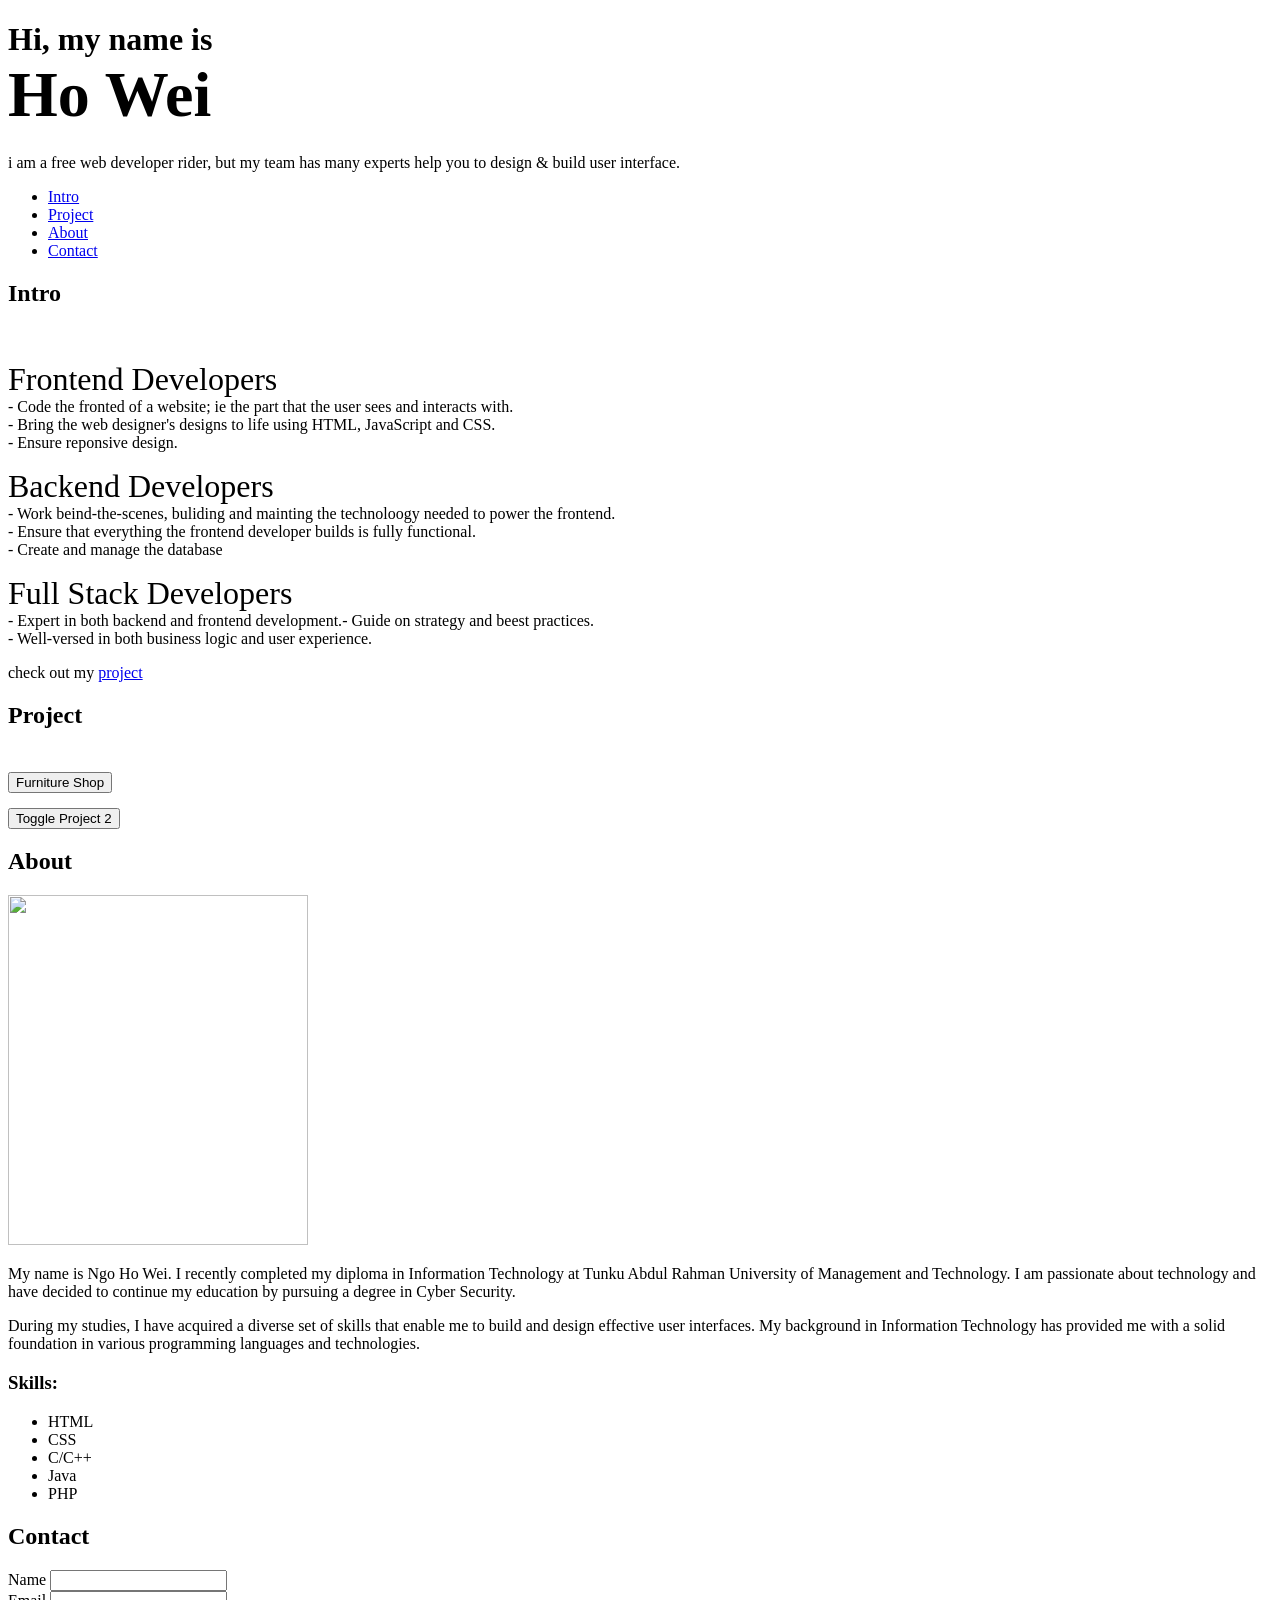
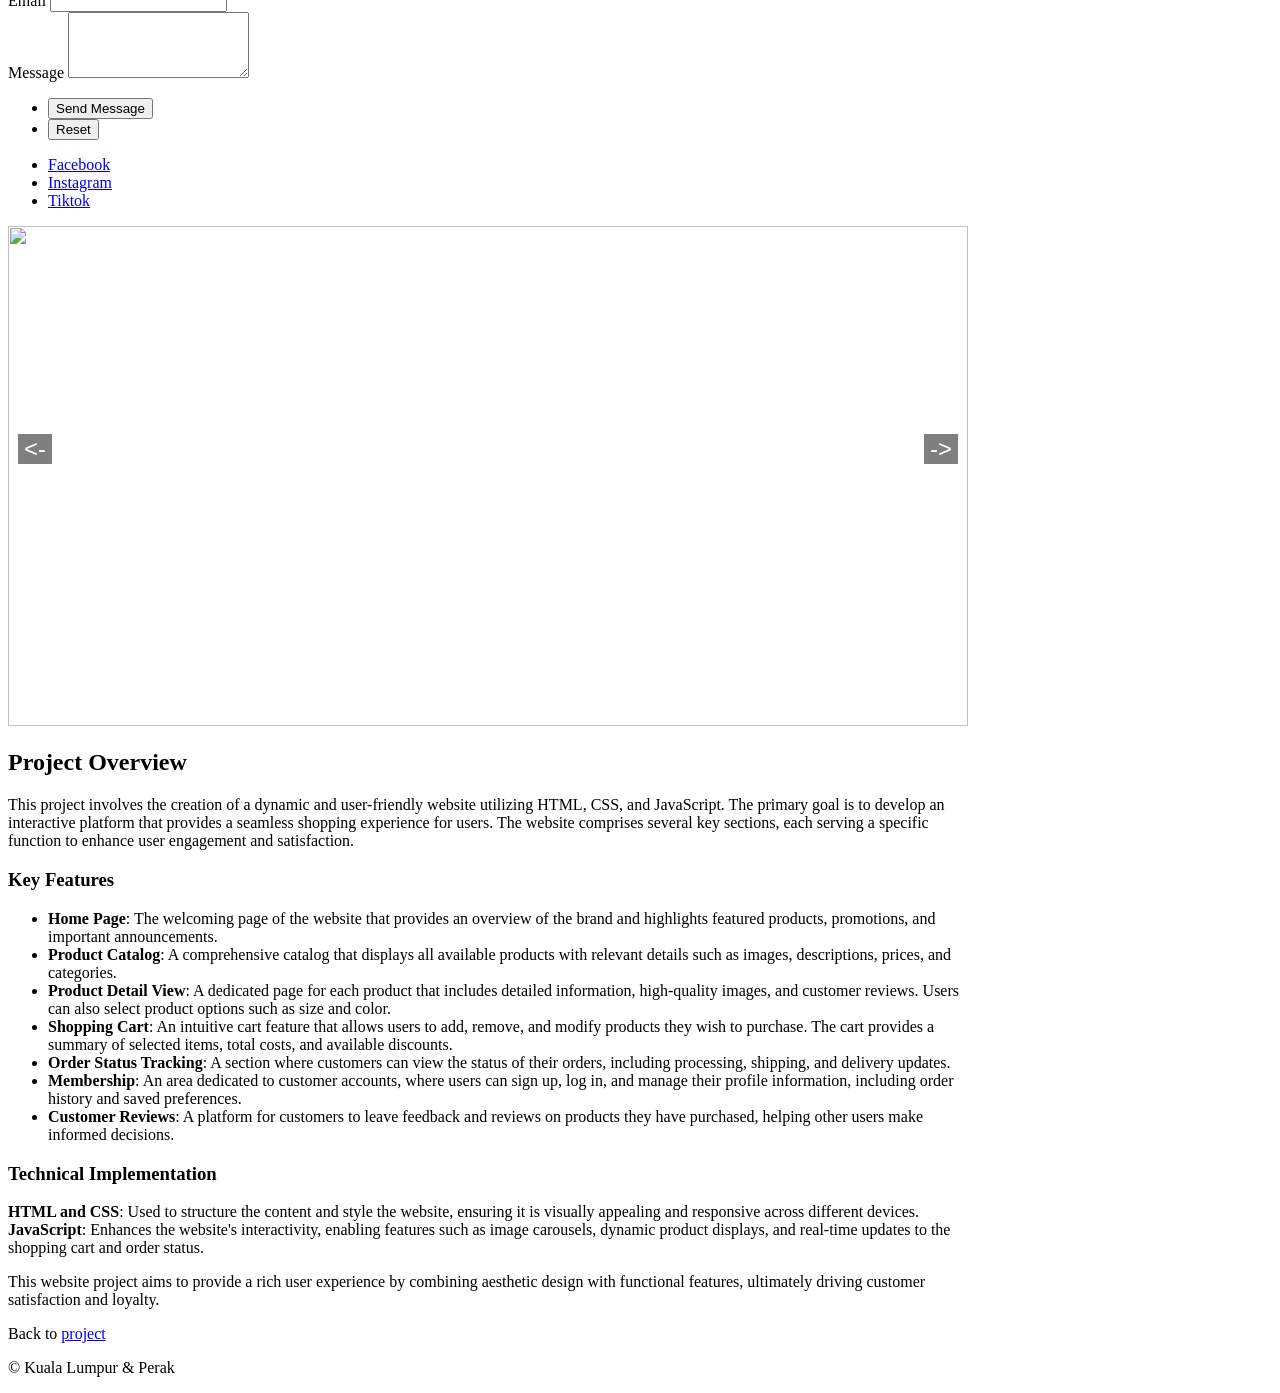
==== index.html @ 520c2085 "add more thing" ====
<!DOCTYPE HTML>
<!--
	Dimension by HTML5 UP
	html5up.net | @ajlkn
	Free for personal and commercial use under the CCA 3.0 license (html5up.net/license)
-->
<html>

<head>
	<title>Portfolios</title>
	<meta charset="utf-8" />
	<meta name="viewport" content="width=device-width, initial-scale=1, user-scalable=no" />
	<link rel="stylesheet" href="assets/css/main.css" />
	<noscript>
		<link rel="stylesheet" href="assets/css/noscript.css" />
	</noscript>
</head>

<body class="is-preload">

	<!-- Wrapper -->
	<div id="wrapper">

		<!-- Header -->
		<header id="header">
			<div class="logo">
				<span class="icon fa-gem"></span>
			</div>
			<div class="content">
				<div class="inner">
					<h1>Hi, my name is <br><span style="font-size: 2em;">Ho Wei</span></h1>
					<p>i am a free web developer rider, but my team has many experts help you to design & build user
						interface.</p>
				</div>
			</div>
			<nav>
				<ul>
					<li><a href="#intro">Intro</a></li>
					<li><a href="#project">Project</a></li>
					<li><a href="#about">About</a></li>
					<li><a href="#contact">Contact</a></li>
					<!--<li><a href="#elements">Elements</a></li>-->
				</ul>
			</nav>
		</header>

		<!-- Main -->
		<div id="main">
			<!-- Intro -->
			<article id="intro">
				<h2 class="major">Intro</h2>
				<span class="image main"><img src="images/pic01.jpg" alt="" /></span>
				<p><span style="font-size: 2em;">Frontend Developers</span><br>- Code the fronted of a website; ie the
					part that the user sees and interacts with.<br>- Bring the web designer's designs to life using
					HTML, JavaScript and CSS.<br>- Ensure reponsive design.</p>
				<p><span style="font-size: 2em;">Backend Developers</span><br></b>- Work beind-the-scenes, buliding and
					mainting the technoloogy needed to power the frontend.<br>- Ensure that everything the frontend
					developer builds is fully functional.<br>- Create and manage the database</p>
				<p><span style="font-size: 2em;">Full Stack Developers</span><br>- Expert in both backend and frontend
					development.<bbr>- Guide on strategy and beest practices.<br>- Well-versed in both business logic
						and user experience.</bbr>
				</p>
				<p>check out my <a href="#project">project</a>
			</article>

			<!-- Project -->
			<article id="project">
				<h2 class="major">Project</h2>
				<span class="image main"><img src="images/pic02.jpg" alt="" style="height:200px" /></span>
				<button onclick="toggleProject('project1')" style="display: block;margin:5px 0 5px 0;">Furniture
					Shop</button>
				<div class="project" id="project1">This project is our use HTML, CSS and some JavaScript to create an
					Furniture Shop Website.<br><a href="#FurnitureShopDetails" class="details-btn">Details</a></br>
				</div>
				<button onclick="toggleProject('project2')" style="display: block;margin:15px 0 5px 0;">Toggle Project
					2</button>
				<div class="project" id="project2">Content for Project 2</div>
				<div class="project3"></div>
				<div class="project4"></div>
				<div class="project5"></div>
			</article>

			<!-- About -->
			<article id="about">
				<h2 class="major">About</h2>
				<span class="image"><img src="images/pic03.jpg" alt=""
						style="width: 300px; height: 350px;position:none;" /></span>
				<p>My name is Ngo Ho Wei. I recently completed my diploma in Information Technology at Tunku Abdul
					Rahman University of Management and Technology. I am passionate about technology and have decided to
					continue my education by pursuing a degree in Cyber Security.</p>
				<p>During my studies, I have acquired a diverse set of skills that enable me to build and design
					effective user interfaces. My background in Information Technology has provided me with a solid
					foundation in various programming languages and technologies.</p>
				<h3>Skills:</h3>
				<ul class="skills">
					<li>HTML</li>
					<li>CSS</li>
					<li>C/C++</li>
					<li>Java</li>
					<li>PHP</li>
				</ul>
				<!--
					<p>
					I am continuously learning and expanding my skill set to keep up with the latest industry trends and
					technologies. I am excited about the future and the opportunities that lie ahead in the field of
					Cyber Security.
				</p>
				-->
			</article>

			<!-- Contact -->
			<article id="contact">
				<h2 class="major">Contact</h2>
				<form method="post" action="https://formspree.io/f/manwqyqz">
					<div class="fields">
						<div class="field half">
							<label for="name">Name</label>
							<input type="text" name="name" id="name" />
						</div>
						<div class="field half">
							<label for="email">Email</label>
							<input type="text" name="email" id="email" />
						</div>
						<div class="field">
							<label for="message">Message</label>
							<textarea name="message" id="message" rows="4"></textarea>
						</div>
					</div>
					<ul class="actions">
						<li><input type="submit" value="Send Message" class="primary" /></li>
						<li><input type="reset" value="Reset" /></li>
					</ul>
				</form>
				<ul class="icons">
					<!--<li><a href="#" class="icon brands fa-twitter"><span class="label">Twitter</span></a></li>-->
					<li><a href="https://www.facebook.com/howei.ngo/" class="icon brands fa-facebook-f"><span
								class="label">Facebook</span></a></li>
					<li><a href="https://www.instagram.com/hw_ooei/?hl=en" class="icon brands fa-instagram"><span
								class="label">Instagram</span></a></li>
					<!--<li><a href="#" class="icon brands fa-github"><span class="label">GitHub</span></a></li>-->
					<li><a href="https://www.douyin.com/user/MS4wLjABAAAAZh7MPH_B4klfdcfL5bV5W6Oh_cLIiuJT2A1WuPCeBYg"
							class="icon brands fa-tiktok"><span class="label">Tiktok</span></a></li>
				</ul>
			</article>

			<article id="FurnitureShopDetails" style="width: 60rem; position: relative;">
				<button id="prevBtn" class="navBtn"><-</button>
				<span class="image main" id="image1"><img src="DetailsPhoto/JNJ1.png" alt="" style="width: 100%; height: 500px;" /></span>
				<span class="image main" id="image2" style="display: none;"><img src="DetailsPhoto/JNJ2.png" alt="" style="width: 100%; height: 500px;" /></span>
				<span class="image main" id="image3" style="display: none;"><img src="DetailsPhoto/JNJ3.png" alt="" style="width: 100%; height: 500px;" /></span>
				<span class="image main" id="image4" style="display: none;"><img src="DetailsPhoto/JNJ4.png" alt="" style="width: 100%; height: 500px;" /></span>
				<span class="image main" id="image5" style="display: none;"><img src="DetailsPhoto/JNJ5.png" alt="" style="width: 100%; height: 500px;" /></span>
				<span class="image main" id="image6" style="display: none;"><img src="DetailsPhoto/JNJ6.png" alt="" style="width: 100%; height: 500px;" /></span>
				<span class="image main" id="image7" style="display: none;"><img src="DetailsPhoto/JNJ7.png" alt="" style="width: 100%; height: 500px;" /></span>
				<button id="nextBtn" class="navBtn">-></button>
				<h2>Project Overview</h2>
						<p>This project involves the creation of a dynamic and user-friendly website utilizing HTML,
							CSS, and JavaScript. The primary goal is to develop an interactive
							platform that provides a seamless shopping experience for users. The website comprises
							several key sections, each serving a specific function to enhance user engagement and
							satisfaction.</p>
						<h3>Key Features</h3>
						<ul>
							<li>
								<strong>Home Page</strong>: The welcoming page of the website that provides an overview
								of the brand and highlights featured products, promotions, and important announcements.
							</li>
							<li>
								<strong>Product Catalog</strong>: A comprehensive catalog that displays all available
								products with relevant details such as images, descriptions, prices, and categories.
							</li>
							<li>
								<strong>Product Detail View</strong>: A dedicated page for each product that includes
								detailed information, high-quality images, and customer reviews. Users can also select
								product options such as size and color.
							</li>
							<li>
								<strong>Shopping Cart</strong>: An intuitive cart feature that allows users to add,
								remove, and modify products they wish to purchase. The cart provides a summary of
								selected items, total costs, and available discounts.
							</li>
							<li>
								<strong>Order Status Tracking</strong>: A section where customers can view the status of
								their orders, including processing, shipping, and delivery updates.
							</li>
							<li>
								<strong>Membership</strong>: An area dedicated to customer accounts, where users can
								sign up, log in, and manage their profile information, including order history and saved
								preferences.
							</li>
							<li>
								<strong>Customer Reviews</strong>: A platform for customers to leave feedback and
								reviews on products they have purchased, helping other users make informed decisions.
							</li>
						</ul>
						<h3>Technical Implementation</h3>
						<p>
							<strong>HTML and CSS</strong>: Used to structure the content and style the website, ensuring
							it is visually appealing and responsive across different devices.
							<br>
							<strong>JavaScript</strong>: Enhances the website's interactivity, enabling features such as
							image carousels, dynamic product displays, and real-time updates to the shopping cart and
							order status.
						</p>

						<p>This website project aims to provide a rich user experience by combining aesthetic design
							with functional features, ultimately driving customer satisfaction and loyalty.</p>
						<p>Back to <a href="#project">project</a></p>
			</article>
		</div>

		



		<!-- Footer -->
		<footer id="footer">
			<p class="copyright">&copy; Kuala Lumpur & Perak</p>
		</footer>

	<!-- BG -->
	<div id="bg"></div>

	<!-- Scripts -->
	<script src="assets/js/jquery.min.js"></script>
	<script src="assets/js/browser.min.js"></script>
	<script src="assets/js/breakpoints.min.js"></script>
	<script src="assets/js/util.js"></script>
	<script src="assets/js/main.js"></script>

</body>

</html>
<style>
	.project {
		display: none;
		padding: 20px 20px 20px 5px;
		border-bottom: solid 0.5px #ffffff;
	}

	.details-btn {
		display: inline-block;
		padding: 5px 10px;
		margin-top: 10px;
		color: #ffffff;
		text-decoration: none;
		border-radius: 4px;
		box-shadow: inset 0 0 0 1px #ffffff;
		transition: background-color 0.2s ease-in-out, color 0.2s ease-in-out;
		background-color: transparent;
		text-transform: uppercase;
	}

	#FurnitureShopDetails {
    position: relative;
}

.navBtn {
    position: absolute;
    top: 20%;
    transform: translateY(-50%);
    background-color: rgba(0, 0, 0, 0.5);
    color: white;
    border: none;
    cursor: pointer;
    font-size: 1.5rem;
    z-index: 10;
}

#prevBtn {
	left: 10px;
}

#nextBtn {
    right: 10px;
}

.navBtn:hover {
    background-color: rgba(0, 0, 0, 0.7);
}

</style>
<script>
	function toggleProject(projectId) {
		const projects = document.querySelectorAll('.project');

		projects.forEach(project => {
			if (project.id === projectId) {
				if (project.style.display === "none" || project.style.display === "") {
					project.style.display = "block";
				} else {
					project.style.display = "none";
				}
			} else {
				project.style.display = "none";
			}
		});
	}

<!---->

    // Get all image elements
    const images = document.querySelectorAll('#FurnitureShopDetails .image.main');
    let currentIndex = 0;
    let interval;

    // Function to show the current image and hide the others
    function showImage(index) {
        images.forEach((image, i) => {
            if (i === index) {
                image.style.display = 'block';
            } else {
                image.style.display = 'none';
            }
        });
    }

    // Initially show the first image
    showImage(currentIndex);

    // Function to change the image every 3 seconds
    function changeImage() {
        currentIndex = (currentIndex + 1) % images.length;
        showImage(currentIndex);
    }

    // Set the interval to change the image every 3 seconds
    function startInterval() {
        interval = setInterval(changeImage, 3000);
    }

    // Start the interval initially
    startInterval();

    // Get the buttons
    const prevBtn = document.getElementById('prevBtn');
    const nextBtn = document.getElementById('nextBtn');

    // Add event listeners for the buttons
    prevBtn.addEventListener('click', () => {
        clearInterval(interval); // Stop automatic changing
        currentIndex = (currentIndex - 1 + images.length) % images.length;
        showImage(currentIndex);
        startInterval(); // Restart the interval
    });

    nextBtn.addEventListener('click', () => {
        clearInterval(interval); // Stop automatic changing
        currentIndex = (currentIndex + 1) % images.length;
        showImage(currentIndex);
        startInterval(); // Restart the interval
    });
</script>
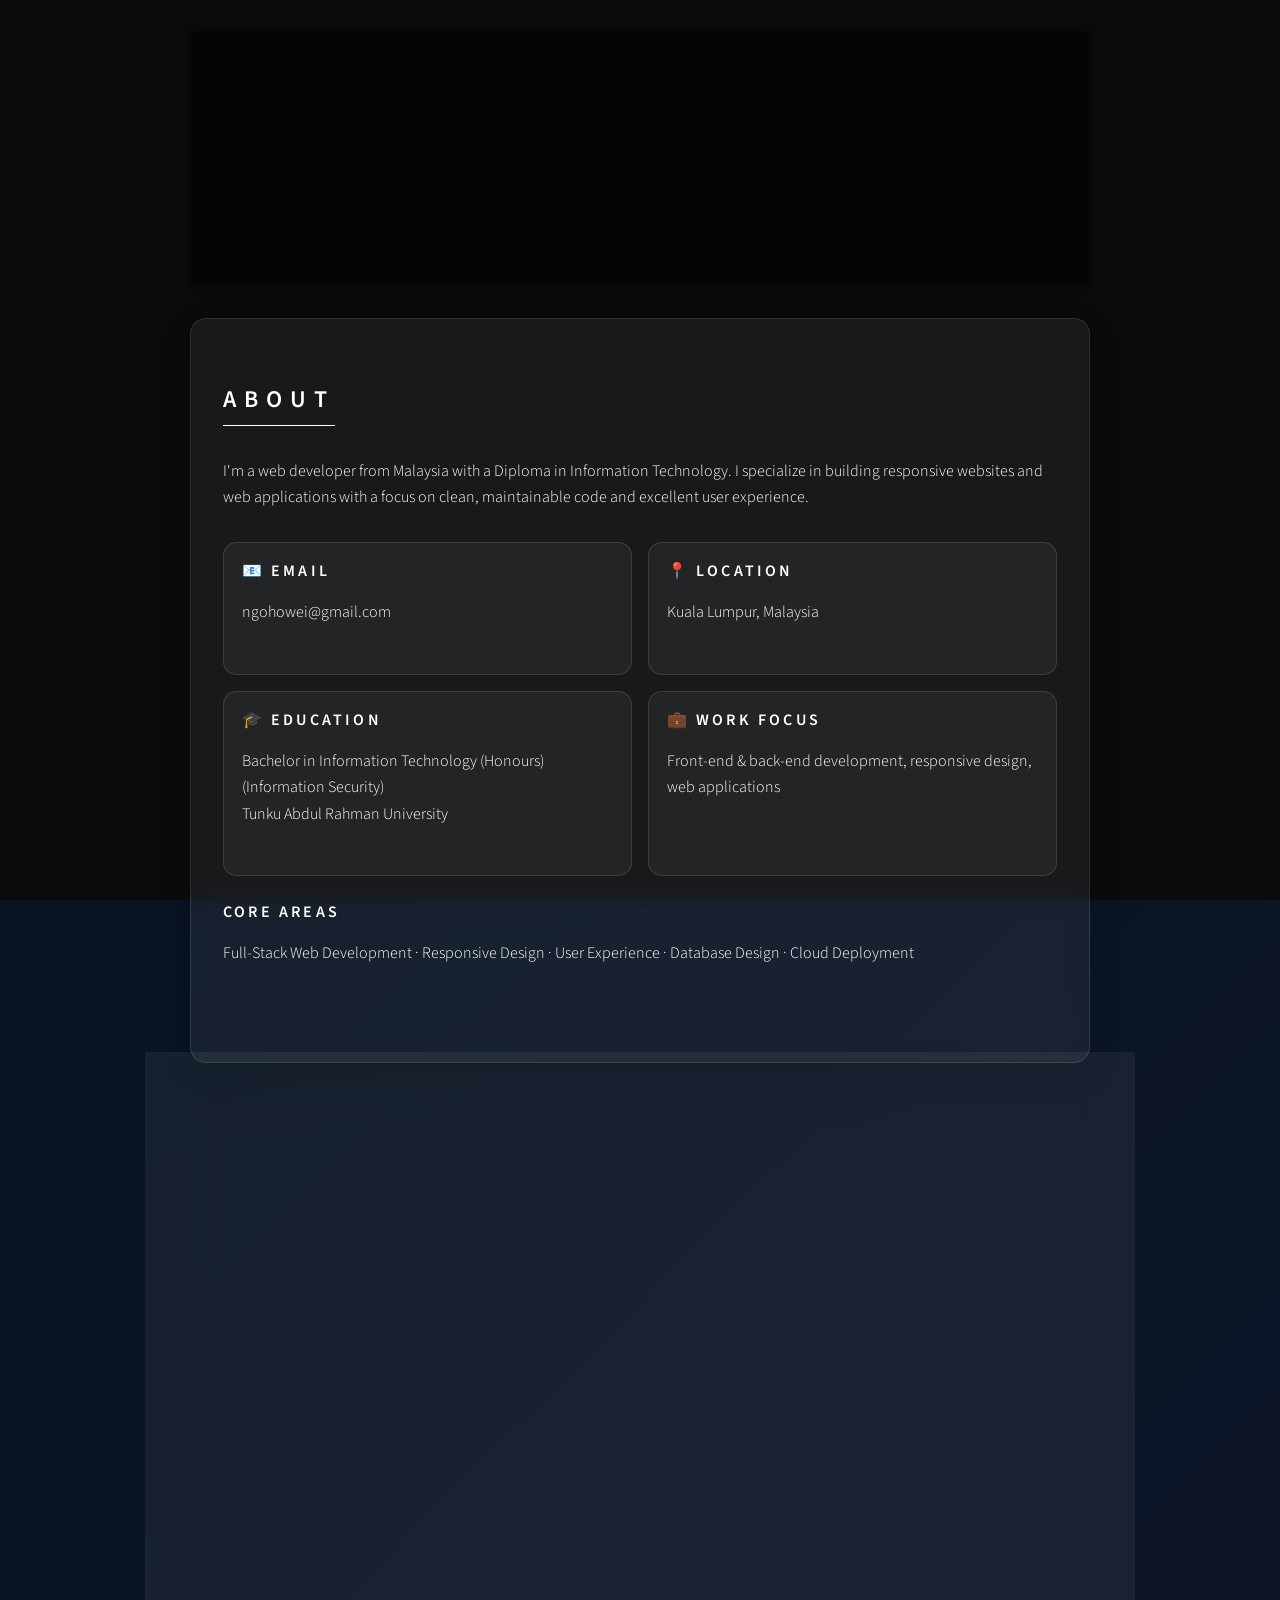
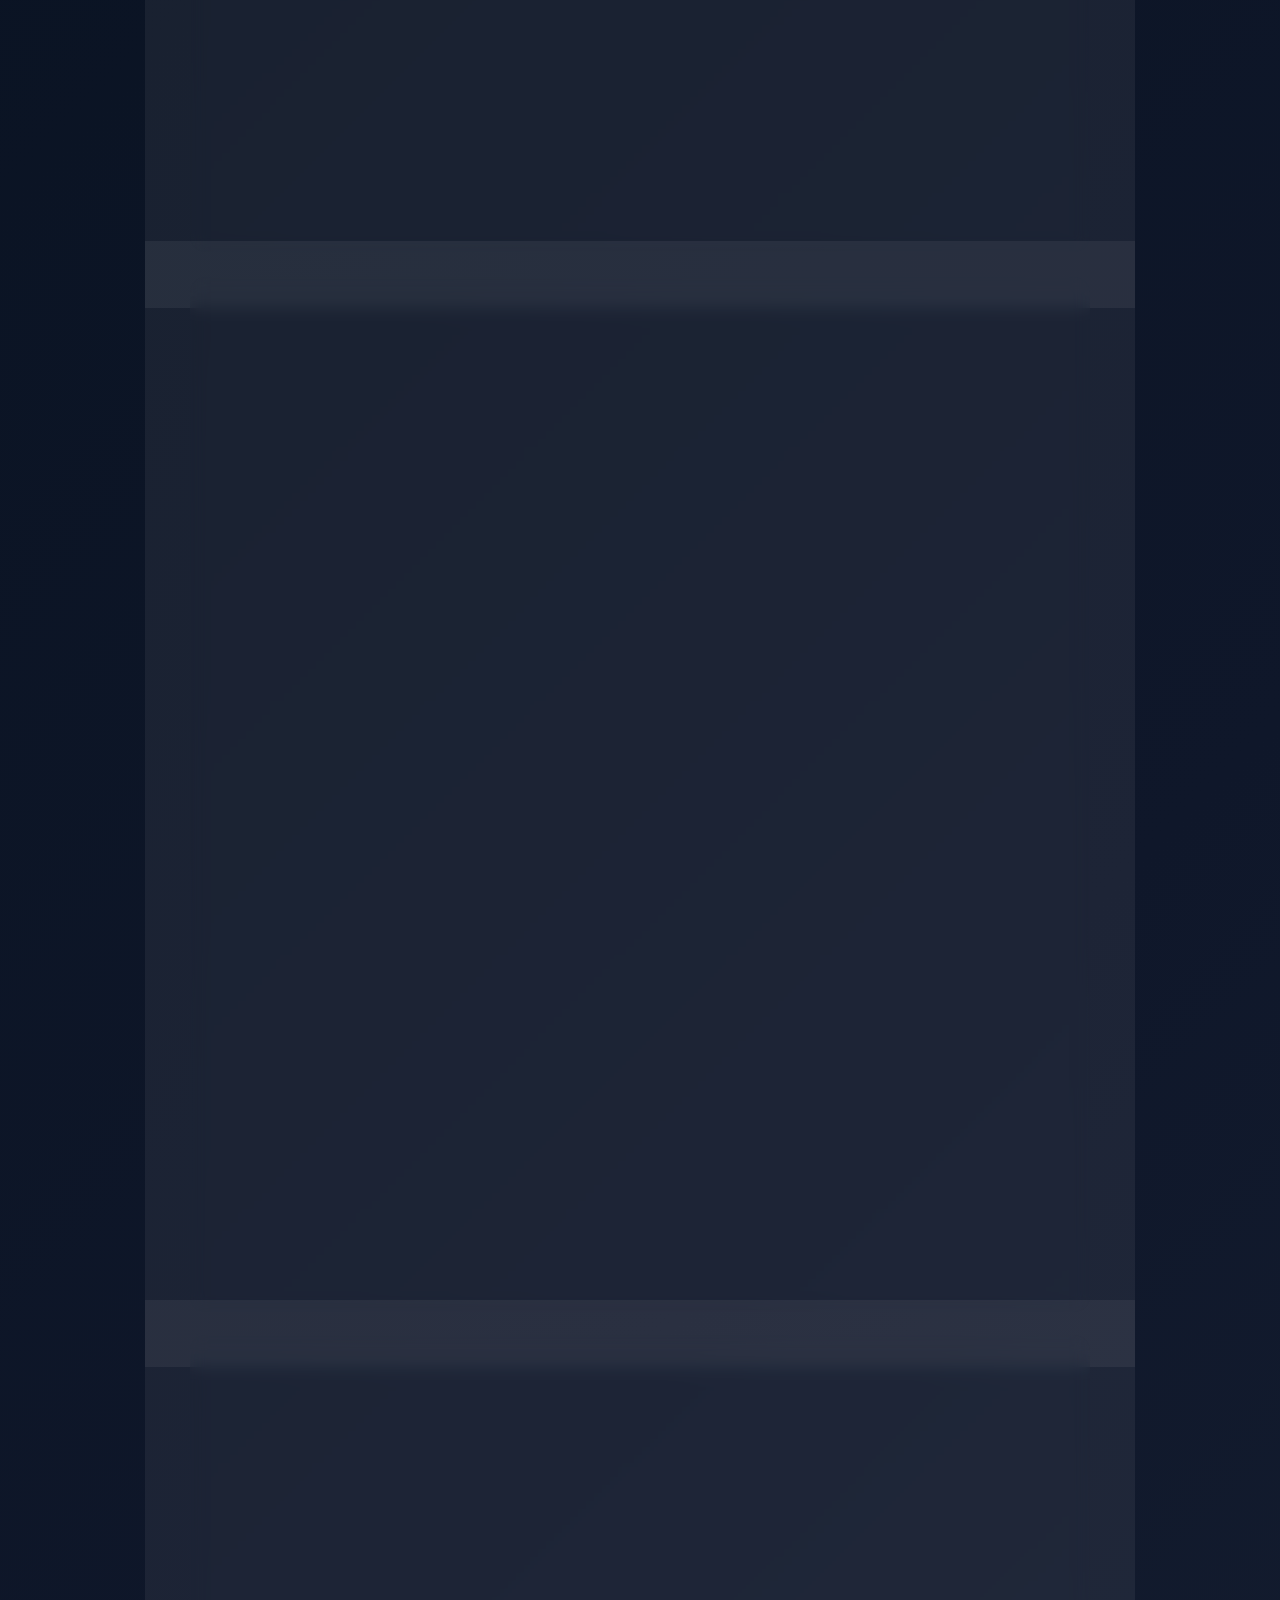
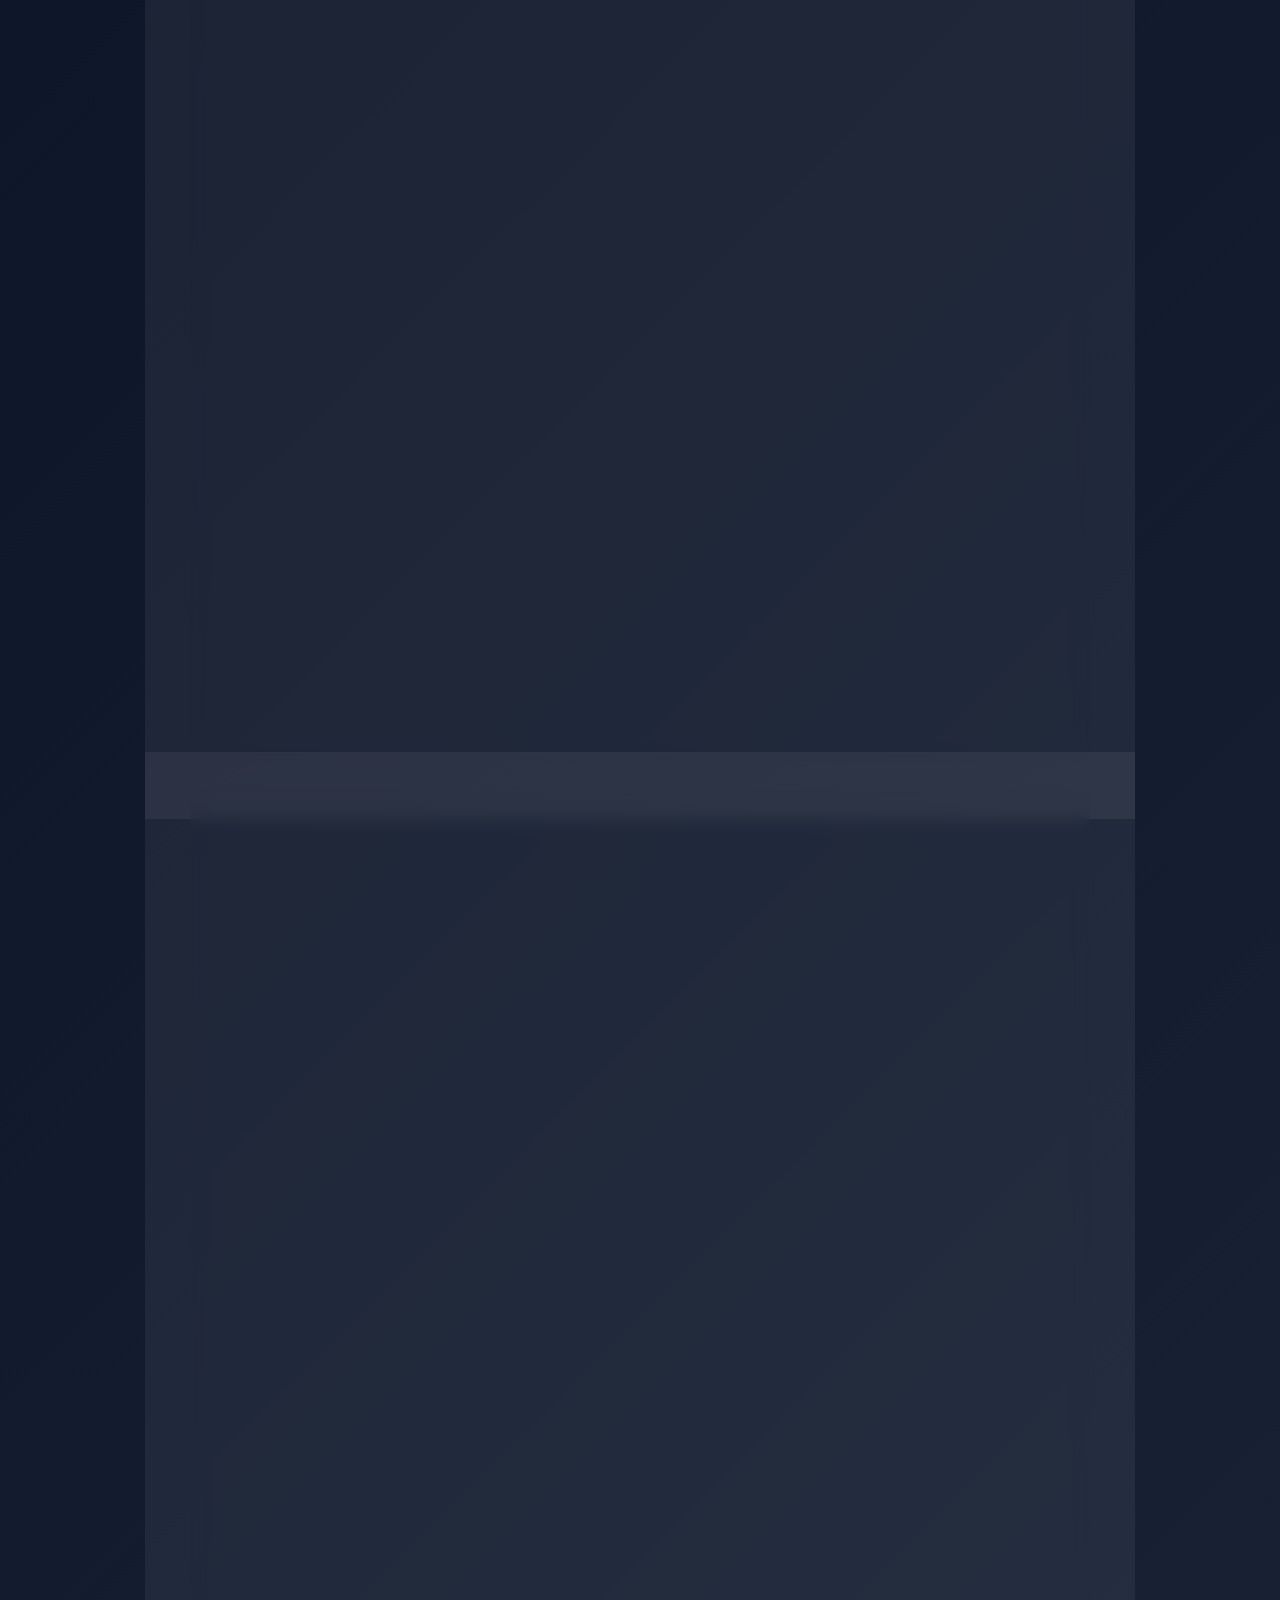
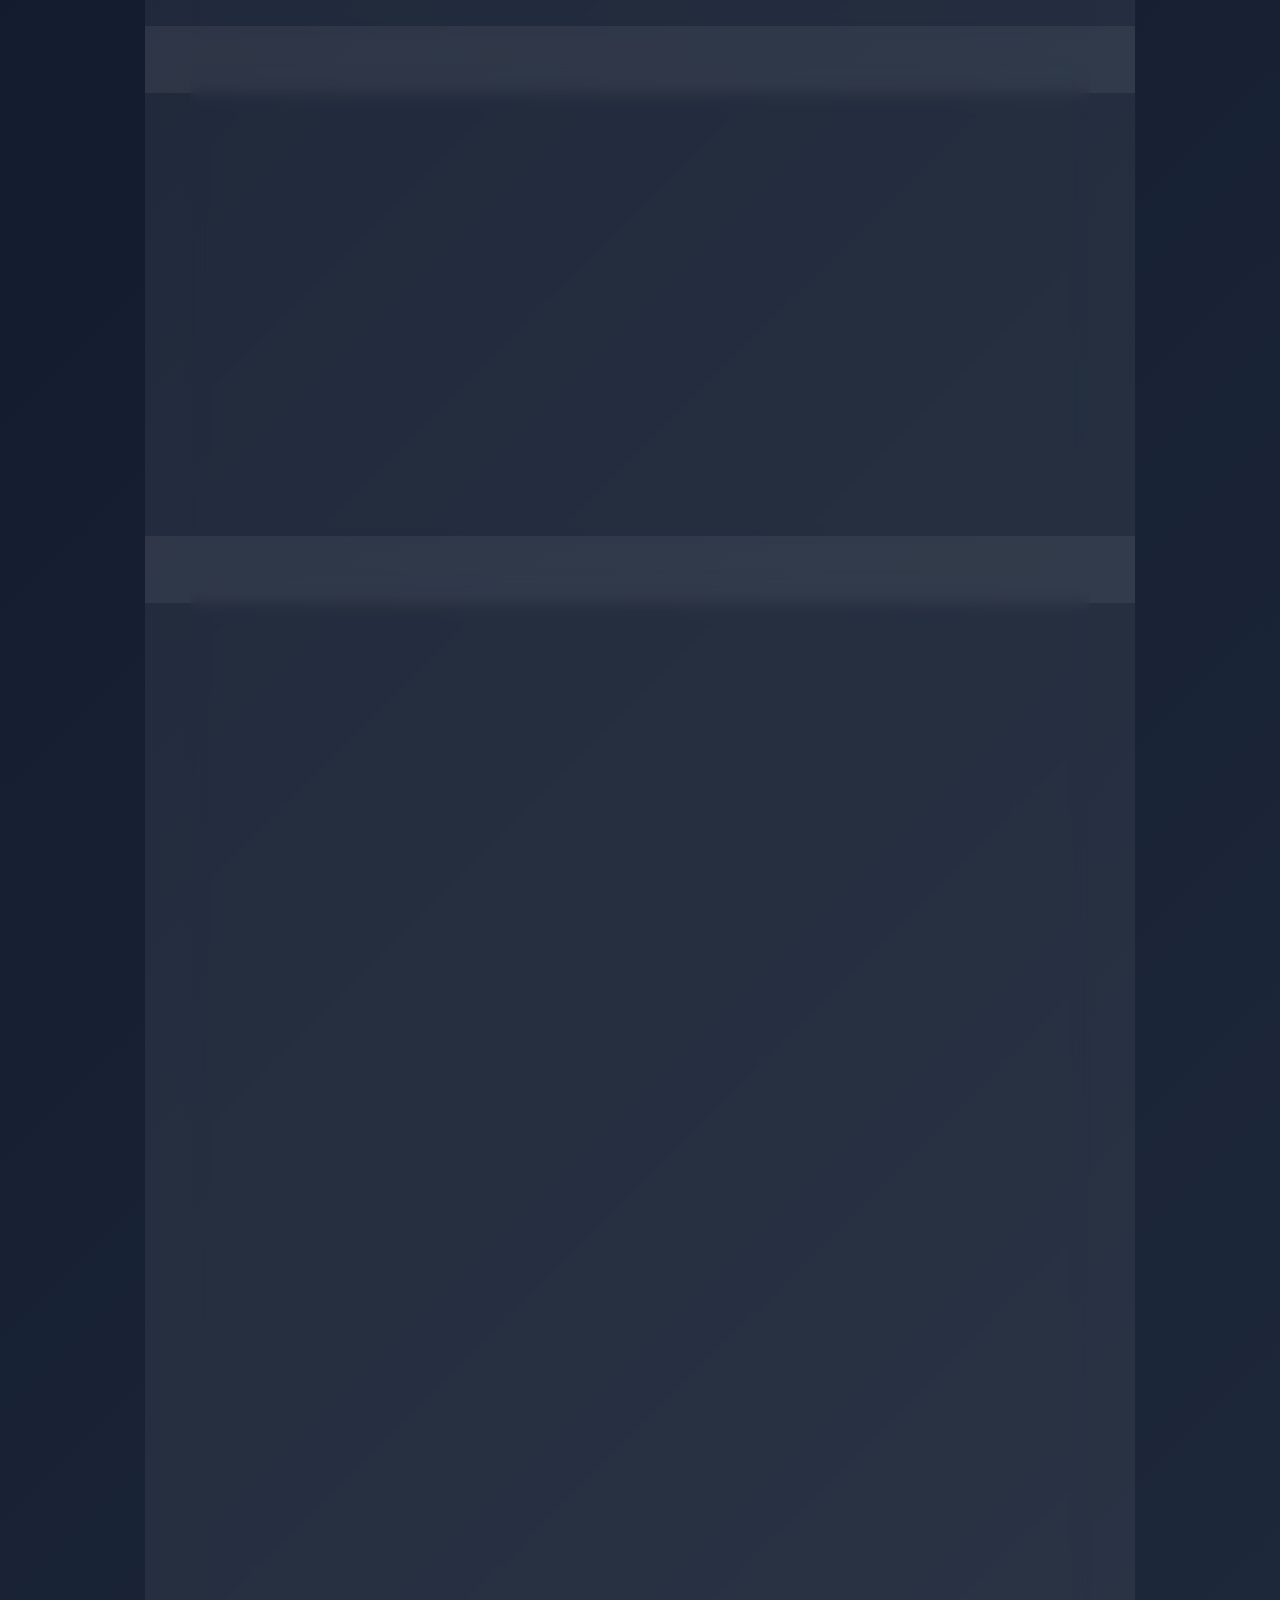
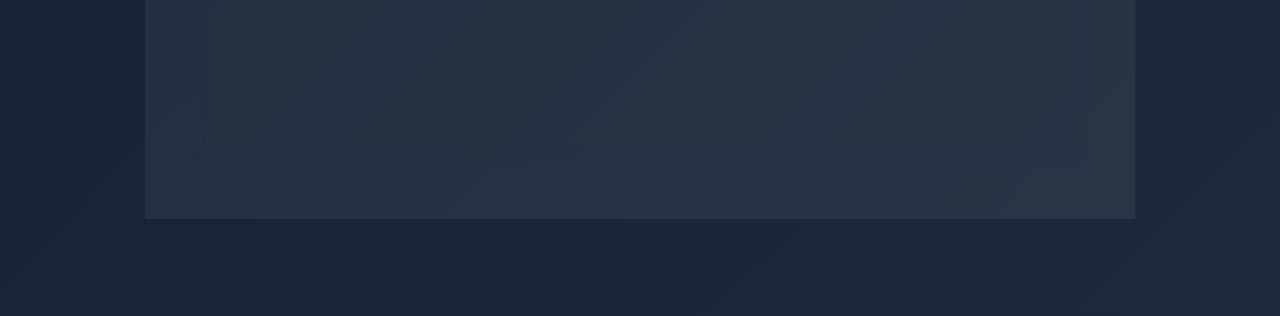
==== commit b40ae945: "Update portfolio: content & fixes" ====
--- a/index.html
+++ b/index.html
@@ -1,13 +1,8 @@
 <!DOCTYPE HTML>
-<!--
-	Dimension by HTML5 UP
-	html5up.net | @ajlkn
-	Free for personal and commercial use under the CCA 3.0 license (html5up.net/license)
--->
 <html>
 
 <head>
-	<title>Portfolios</title>
+	<title>Ho Wei | Full Stack Developer</title>
 	<meta charset="utf-8" />
 	<meta name="viewport" content="width=device-width, initial-scale=1, user-scalable=no" />
 	<link rel="stylesheet" href="assets/css/main.css" />
@@ -24,199 +19,294 @@
 		<!-- Header -->
 		<header id="header">
 			<div class="logo">
-				<span class="icon fa-gem"></span>
+				<span class="icon fa-briefcase"></span>
 			</div>
 			<div class="content">
 				<div class="inner">
-					<h1>Hi, my name is <br><span style="font-size: 2em;">Ho Wei</span></h1>
-					<p>i am a free web developer rider, but my team has many experts help you to design & build user
-						interface.</p>
-				</div>
-			</div>
-			<nav>
-				<ul>
-					<li><a href="#intro">Intro</a></li>
-					<li><a href="#project">Project</a></li>
-					<li><a href="#about">About</a></li>
-					<li><a href="#contact">Contact</a></li>
-					<!--<li><a href="#elements">Elements</a></li>-->
+				<p class="eyebrow">Full Stack Developer</p>
+				<h1>Hi, I'm Ho Wei</h1>
+				<p>I build practical, scalable web applications with modern technologies. Passionate about creating clean code, responsive designs, and solving real-world problems with technology.</p>
+				</div>
+			</div>
+		</header>
+
+	<!-- Main -->
+	<div id="main">
+		<!-- About -->
+		<article id="about">
+			<h2 class="major">About</h2>
+			<p>I'm a web developer from Malaysia with a Diploma in Information Technology. I specialize in building responsive websites and web applications with a focus on clean, maintainable code and excellent user experience.</p>
+			
+			<div class="info-grid">
+				<div class="info-card">
+					<h3>📧 Email</h3>
+					<p>ngohowei@gmail.com</p>
+				</div>
+				<div class="info-card">
+					<h3>📍 Location</h3>
+					<p>Kuala Lumpur, Malaysia</p>
+				</div>
+				<div class="info-card">
+					<h3>🎓 Education</h3>
+					<p>Bachelor in Information Technology (Honours) (Information Security)<br />Tunku Abdul Rahman University</p>
+				</div>
+				<div class="info-card">
+					<h3>💼 Work Focus</h3>
+					<p>Front-end & back-end development, responsive design, web applications</p>
+				</div>
+			</div>
+
+			<!-- Core Areas Section -->
+			<h3>Core Areas</h3>
+			<p>Full-Stack Web Development · Responsive Design · User Experience · Database Design · Cloud Deployment</p>
+		</article>
+
+		<!-- Skills -->
+		<article id="skills">
+			<h2 class="major">Skills</h2>
+			
+			<h3>Programming Languages</h3>
+			<ul class="skills">
+				<li>JavaScript</li>
+				<li>Python</li>
+				<li>PHP</li>
+				<li>Java</li>
+			</ul>
+
+			<h3>Frontend Development</h3>
+			<ul class="skills">
+				<li>HTML & CSS</li>
+				<li>React.js</li>
+				<li>Responsive Design</li>
+			</ul>
+
+			<h3>Backend Development</h3>
+			<ul class="skills">
+				<li>Node.js & Express</li>
+				<li>PHP & Laravel</li>
+				<li>MySQL & MongoDB</li>
+			</ul>
+
+			<h3>Cloud & Deployment</h3>
+			<ul class="skills">
+				<li>AWS</li>
+				<li>Firebase</li>
+				<li>GitHub & Git</li>
+			</ul>
+
+			<h3>Tools & Libraries</h3>
+			<ul class="skills">
+				<li>Visual Studio Code</li>
+				<li>Postman</li>
+				<li>Bootstrap & Tailwind CSS</li>
+			</ul>
+		</article>
+
+		<!-- Projects -->
+		<article id="projects">
+			<h2 class="major">Stuff I Built</h2>
+			
+			<div class="project-list">
+				<div class="project-card">
+					<h3>Project 1: E-Commerce Store</h3>
+					<p>A fully functional online store with product catalog, shopping cart, and payment integration. Built with React and Node.js backend.</p>
+					
+					<h4>Key Features:</h4>
+					<ul>
+						<li>Product filtering and search</li>
+						<li>Secure checkout and payment</li>
+						<li>User authentication</li>
+					</ul>
+					
+					<p class="meta">React · Node.js · MongoDB · Stripe</p>
+					<div class="project-links">
+						<a href="#" class="button small">View Details</a>
+						<a href="#" class="button small">GitHub</a>
+						<a href="#" class="button small">Live Demo</a>
+					</div>
+				</div>
+
+				<div class="project-card">
+					<h3>Project 2: Portfolio Website</h3>
+					<p>A personal portfolio website showcasing my projects and skills with a modern design and smooth navigation.</p>
+					
+					<h4>Key Features:</h4>
+					<ul>
+						<li>Responsive mobile design</li>
+						<li>Smooth scrolling navigation</li>
+						<li>Contact form with email</li>
+					</ul>
+					
+					<p class="meta">HTML · CSS · JavaScript · Responsive Design</p>
+					<div class="project-links">
+						<a href="#" class="button small">View Details</a>
+						<a href="#" class="button small">GitHub</a>
+						<a href="#" class="button small">Live Demo</a>
+					</div>
+				</div>
+
+				<div class="project-card">
+					<h3>Project 3: Task Management App</h3>
+					<p>A collaborative task management application for teams to organize projects and track progress in real-time.</p>
+					
+					<h4>Key Features:</h4>
+					<ul>
+						<li>Real-time task updates</li>
+						<li>Team collaboration</li>
+						<li>Progress tracking</li>
+					</ul>
+					
+					<p class="meta">React · Firebase · Material-UI</p>
+					<div class="project-links">
+						<a href="#" class="button small">View Details</a>
+						<a href="#" class="button small">GitHub</a>
+						<a href="#" class="button small">Live Demo</a>
+					</div>
+				</div>
+			</div>
+		</article>
+
+		<!-- Experience -->
+		<article id="experience">
+			<h2 class="major">Experience</h2>
+			
+			<div class="experience-item">
+				<h3>Tech Solutions Company</h3>
+				<p class="role">Web Developer Intern</p>
+				<p class="year">2024 - Present</p>
+				<p>Developed and maintained web applications using React.js and Node.js. Collaborated with senior developers to implement new features and improve application performance. Gained hands-on experience in full-stack development and best practices.</p>
+				<a href="#" class="button small">Work</a>
+			</div>
+
+			<div class="experience-item">
+				<h3>Digital Agency</h3>
+				<p class="role">Frontend Developer</p>
+				<p class="year">2023</p>
+				<p>Designed and built responsive websites for various clients. Optimized web performance and ensured cross-browser compatibility. Implemented modern CSS frameworks and JavaScript libraries to enhance user experience.</p>
+				<a href="#" class="button small">Work</a>
+			</div>
+
+			<div class="experience-item">
+				<h3>Freelance Projects</h3>
+				<p class="role">Web Developer</p>
+				<p class="year">2022 - 2024</p>
+				<p>Built custom websites for small businesses. Managed projects from concept to deployment. Provided technical support and maintenance for client websites.</p>
+				<a href="#" class="button small">Work</a>
+			</div>
+		</article>
+
+		<!-- Awards & Achievements -->
+		<article id="achievements">
+			<h2 class="major">Awards & Achievements</h2>
+			
+			<div class="achievement-item">
+			<h3>Best Website Design Award</h3>
+			<p class="organization">Digital Excellence Conference</p>
+			<p class="year">2024</p>
+			<p>Recognized for innovative design and excellent user experience in web development competition.</p>
+		</div>
+
+		<div class="achievement-item">
+			<h3>Hackathon Winner</h3>
+			<p class="organization">Tech Innovators Hackathon</p>
+			<p class="year">2023</p>
+			<p>Won first place with a web application that solved real-world logistics problem. Team project.</p>
+		</div>
+
+		<div class="achievement-item">
+			<h3>Top Developer of the Month</h3>
+			<p class="organization">Tech Solutions Company</p>
+			<p class="year">2024</p>
+			<p>Recognized for exceptional performance and contribution to company projects.</p>
+			</div>
+		</article>
+
+		<!-- Certifications -->
+		<article id="certifications">
+			<h2 class="major">Certifications</h2>
+			
+			<div class="certification-item">
+			<h4>Full Stack Web Development Diploma</h4>
+			<p>Diploma in Information Technology - Tunku Abdul Rahman University</p>
+		</div>
+
+		<div class="certification-item">
+			<h4>React.js Certification</h4>
+			<p>Udemy React Complete Course</p>
+		</div>
+
+		<div class="certification-item">
+			<h4>AWS Cloud Practitioner</h4>
+			<p>Amazon Web Services</p>
+			</div>
+		</article>
+
+		<!-- Contact -->
+		<article id="contact">
+			<h2 class="major">Get in Touch</h2>
+			<p>Have a project in mind or want to work together? Feel free to reach out! I'd love to hear about your ideas and discuss how I can help bring them to life.</p>
+			
+			<div class="contact-info">
+				<div class="contact-item">
+					<h4>📧 Email</h4>
+					<p><a href="mailto:ngohowei@gmail.com">ngohowei@gmail.com</a></p>
+				</div>
+				<div class="contact-item">
+					<h4>📱 Phone</h4>
+					<p><a href="tel:+60123456789">+60 123 456 789</a></p>
+				</div>
+				<div class="contact-item">
+					<h4>📍 Location</h4>
+					<p>Kuala Lumpur, Malaysia</p>
+				</div>
+			</div>
+
+			<h3>Connect With Me</h3>
+			<div class="social-links">
+				<a href="https://github.com/yourprofile" class="button small">GitHub</a>
+				<a href="https://linkedin.com/in/yourprofile" class="button small">LinkedIn</a>
+				<a href="https://twitter.com/yourprofile" class="button small">Twitter/X</a>
+				<a href="#" class="button small">Portfolio</a>
+			</div>
+
+			<form method="post" action="https://formspree.io/f/manwqyqz">
+				<div class="fields">
+					<div class="field half">
+						<label for="name">Name</label>
+						<input type="text" name="name" id="name" required />
+					</div>
+					<div class="field half">
+						<label for="email">Email</label>
+						<input type="email" name="email" id="email" required />
+					</div>
+					<div class="field">
+						<label for="subject">Subject</label>
+						<input type="text" name="subject" id="subject" required />
+					</div>
+					<div class="field">
+						<label for="message">Message</label>
+						<textarea name="message" id="message" rows="4" required></textarea>
+					</div>
+				</div>
+				<ul class="actions">
+					<li><input type="submit" value="Send Message" class="primary" /></li>
+					<li><input type="reset" value="Reset" /></li>
 				</ul>
-			</nav>
-		</header>
-
-		<!-- Main -->
-		<div id="main">
-			<!-- Intro -->
-			<article id="intro">
-				<h2 class="major">Intro</h2>
-				<span class="image main"><img src="images/pic01.jpg" alt="" /></span>
-				<p><span style="font-size: 2em;">Frontend Developers</span><br>- Code the fronted of a website; ie the
-					part that the user sees and interacts with.<br>- Bring the web designer's designs to life using
-					HTML, JavaScript and CSS.<br>- Ensure reponsive design.</p>
-				<p><span style="font-size: 2em;">Backend Developers</span><br></b>- Work beind-the-scenes, buliding and
-					mainting the technoloogy needed to power the frontend.<br>- Ensure that everything the frontend
-					developer builds is fully functional.<br>- Create and manage the database</p>
-				<p><span style="font-size: 2em;">Full Stack Developers</span><br>- Expert in both backend and frontend
-					development.<bbr>- Guide on strategy and beest practices.<br>- Well-versed in both business logic
-						and user experience.</bbr>
-				</p>
-				<p>check out my <a href="#project">project</a>
-			</article>
-
-			<!-- Project -->
-			<article id="project">
-				<h2 class="major">Project</h2>
-				<span class="image main"><img src="images/pic02.jpg" alt="" style="height:200px" /></span>
-				<button onclick="toggleProject('project1')" style="display: block;margin:5px 0 5px 0;">Furniture
-					Shop</button>
-				<div class="project" id="project1">This project is our use HTML, CSS and some JavaScript to create an
-					Furniture Shop Website.<br><a href="#FurnitureShopDetails" class="details-btn">Details</a></br>
-				</div>
-				<button onclick="toggleProject('project2')" style="display: block;margin:15px 0 5px 0;">Toggle Project
-					2</button>
-				<div class="project" id="project2">Content for Project 2</div>
-				<div class="project3"></div>
-				<div class="project4"></div>
-				<div class="project5"></div>
-			</article>
-
-			<!-- About -->
-			<article id="about">
-				<h2 class="major">About</h2>
-				<span class="image"><img src="images/pic03.jpg" alt=""
-						style="width: 300px; height: 350px;position:none;" /></span>
-				<p>My name is Ngo Ho Wei. I recently completed my diploma in Information Technology at Tunku Abdul
-					Rahman University of Management and Technology. I am passionate about technology and have decided to
-					continue my education by pursuing a degree in Cyber Security.</p>
-				<p>During my studies, I have acquired a diverse set of skills that enable me to build and design
-					effective user interfaces. My background in Information Technology has provided me with a solid
-					foundation in various programming languages and technologies.</p>
-				<h3>Skills:</h3>
-				<ul class="skills">
-					<li>HTML</li>
-					<li>CSS</li>
-					<li>C/C++</li>
-					<li>Java</li>
-					<li>PHP</li>
-				</ul>
-				<!--
-					<p>
-					I am continuously learning and expanding my skill set to keep up with the latest industry trends and
-					technologies. I am excited about the future and the opportunities that lie ahead in the field of
-					Cyber Security.
-				</p>
-				-->
-			</article>
-
-			<!-- Contact -->
-			<article id="contact">
-				<h2 class="major">Contact</h2>
-				<form method="post" action="https://formspree.io/f/manwqyqz">
-					<div class="fields">
-						<div class="field half">
-							<label for="name">Name</label>
-							<input type="text" name="name" id="name" />
-						</div>
-						<div class="field half">
-							<label for="email">Email</label>
-							<input type="text" name="email" id="email" />
-						</div>
-						<div class="field">
-							<label for="message">Message</label>
-							<textarea name="message" id="message" rows="4"></textarea>
-						</div>
-					</div>
-					<ul class="actions">
-						<li><input type="submit" value="Send Message" class="primary" /></li>
-						<li><input type="reset" value="Reset" /></li>
-					</ul>
-				</form>
-				<ul class="icons">
-					<!--<li><a href="#" class="icon brands fa-twitter"><span class="label">Twitter</span></a></li>-->
-					<li><a href="https://www.facebook.com/howei.ngo/" class="icon brands fa-facebook-f"><span
-								class="label">Facebook</span></a></li>
-					<li><a href="https://www.instagram.com/hw_ooei/?hl=en" class="icon brands fa-instagram"><span
-								class="label">Instagram</span></a></li>
-					<!--<li><a href="#" class="icon brands fa-github"><span class="label">GitHub</span></a></li>-->
-					<li><a href="https://www.douyin.com/user/MS4wLjABAAAAZh7MPH_B4klfdcfL5bV5W6Oh_cLIiuJT2A1WuPCeBYg"
-							class="icon brands fa-tiktok"><span class="label">Tiktok</span></a></li>
-				</ul>
-			</article>
-
-			<article id="FurnitureShopDetails" style="width: 60rem; position: relative;">
-				<button id="prevBtn" class="navBtn"><-</button>
-				<span class="image main" id="image1"><img src="DetailsPhoto/JNJ1.png" alt="" style="width: 100%; height: 500px;" /></span>
-				<span class="image main" id="image2" style="display: none;"><img src="DetailsPhoto/JNJ2.png" alt="" style="width: 100%; height: 500px;" /></span>
-				<span class="image main" id="image3" style="display: none;"><img src="DetailsPhoto/JNJ3.png" alt="" style="width: 100%; height: 500px;" /></span>
-				<span class="image main" id="image4" style="display: none;"><img src="DetailsPhoto/JNJ4.png" alt="" style="width: 100%; height: 500px;" /></span>
-				<span class="image main" id="image5" style="display: none;"><img src="DetailsPhoto/JNJ5.png" alt="" style="width: 100%; height: 500px;" /></span>
-				<span class="image main" id="image6" style="display: none;"><img src="DetailsPhoto/JNJ6.png" alt="" style="width: 100%; height: 500px;" /></span>
-				<span class="image main" id="image7" style="display: none;"><img src="DetailsPhoto/JNJ7.png" alt="" style="width: 100%; height: 500px;" /></span>
-				<button id="nextBtn" class="navBtn">-></button>
-				<h2>Project Overview</h2>
-						<p>This project involves the creation of a dynamic and user-friendly website utilizing HTML,
-							CSS, and JavaScript. The primary goal is to develop an interactive
-							platform that provides a seamless shopping experience for users. The website comprises
-							several key sections, each serving a specific function to enhance user engagement and
-							satisfaction.</p>
-						<h3>Key Features</h3>
-						<ul>
-							<li>
-								<strong>Home Page</strong>: The welcoming page of the website that provides an overview
-								of the brand and highlights featured products, promotions, and important announcements.
-							</li>
-							<li>
-								<strong>Product Catalog</strong>: A comprehensive catalog that displays all available
-								products with relevant details such as images, descriptions, prices, and categories.
-							</li>
-							<li>
-								<strong>Product Detail View</strong>: A dedicated page for each product that includes
-								detailed information, high-quality images, and customer reviews. Users can also select
-								product options such as size and color.
-							</li>
-							<li>
-								<strong>Shopping Cart</strong>: An intuitive cart feature that allows users to add,
-								remove, and modify products they wish to purchase. The cart provides a summary of
-								selected items, total costs, and available discounts.
-							</li>
-							<li>
-								<strong>Order Status Tracking</strong>: A section where customers can view the status of
-								their orders, including processing, shipping, and delivery updates.
-							</li>
-							<li>
-								<strong>Membership</strong>: An area dedicated to customer accounts, where users can
-								sign up, log in, and manage their profile information, including order history and saved
-								preferences.
-							</li>
-							<li>
-								<strong>Customer Reviews</strong>: A platform for customers to leave feedback and
-								reviews on products they have purchased, helping other users make informed decisions.
-							</li>
-						</ul>
-						<h3>Technical Implementation</h3>
-						<p>
-							<strong>HTML and CSS</strong>: Used to structure the content and style the website, ensuring
-							it is visually appealing and responsive across different devices.
-							<br>
-							<strong>JavaScript</strong>: Enhances the website's interactivity, enabling features such as
-							image carousels, dynamic product displays, and real-time updates to the shopping cart and
-							order status.
-						</p>
-
-						<p>This website project aims to provide a rich user experience by combining aesthetic design
-							with functional features, ultimately driving customer satisfaction and loyalty.</p>
-						<p>Back to <a href="#project">project</a></p>
-			</article>
-		</div>
-
-		
-
-
-
-		<!-- Footer -->
-		<footer id="footer">
-			<p class="copyright">&copy; Kuala Lumpur & Perak</p>
-		</footer>
+			</form>
+
+			<ul class="icons">
+				<li><a href="https://github.com/yourprofile" class="icon brands fa-github"><span class="label">GitHub</span></a></li>
+				<li><a href="https://linkedin.com/in/yourprofile" class="icon brands fa-linkedin"><span class="label">LinkedIn</span></a></li>
+				<li><a href="https://twitter.com/yourprofile" class="icon brands fa-twitter"><span class="label">Twitter</span></a></li>
+				<li><a href="mailto:ngohowei@gmail.com" class="icon solid fa-envelope"><span class="label">Email</span></a></li>
+			</ul>
+		</article>
+	</div>
+
+	<!-- Footer -->
+	<footer id="footer">
+		<p class="copyright">© 2026 Ho Wei · Kuala Lumpur, Malaysia</p>
+	</footer>
 
 	<!-- BG -->
 	<div id="bg"></div>
@@ -227,127 +317,34 @@
 	<script src="assets/js/breakpoints.min.js"></script>
 	<script src="assets/js/util.js"></script>
 	<script src="assets/js/main.js"></script>
-
-</body>
-
-</html>
-<style>
-	.project {
-		display: none;
-		padding: 20px 20px 20px 5px;
-		border-bottom: solid 0.5px #ffffff;
-	}
-
-	.details-btn {
-		display: inline-block;
-		padding: 5px 10px;
-		margin-top: 10px;
-		color: #ffffff;
-		text-decoration: none;
-		border-radius: 4px;
-		box-shadow: inset 0 0 0 1px #ffffff;
-		transition: background-color 0.2s ease-in-out, color 0.2s ease-in-out;
-		background-color: transparent;
-		text-transform: uppercase;
-	}
-
-	#FurnitureShopDetails {
-    position: relative;
-}
-
-.navBtn {
-    position: absolute;
-    top: 20%;
-    transform: translateY(-50%);
-    background-color: rgba(0, 0, 0, 0.5);
-    color: white;
-    border: none;
-    cursor: pointer;
-    font-size: 1.5rem;
-    z-index: 10;
-}
-
-#prevBtn {
-	left: 10px;
-}
-
-#nextBtn {
-    right: 10px;
-}
-
-.navBtn:hover {
-    background-color: rgba(0, 0, 0, 0.7);
-}
-
-</style>
-<script>
-	function toggleProject(projectId) {
-		const projects = document.querySelectorAll('.project');
-
-		projects.forEach(project => {
-			if (project.id === projectId) {
-				if (project.style.display === "none" || project.style.display === "") {
-					project.style.display = "block";
-				} else {
-					project.style.display = "none";
+	
+	<!-- Show all content sections by default -->
+	<script>
+		$(document).ready(function() {
+			// Show main content and all articles
+			$('#main').show().css({'display': 'block', 'visibility': 'visible'});
+			$('#main article').show().addClass('active').css({'display': 'block', 'visibility': 'visible', 'opacity': '1'});
+			$('body').removeClass('is-preload is-article-visible');
+			$('#header').show();
+			$('#footer').show();
+			$('#wrapper').css('height', 'auto');
+		});
+		
+		// Disable modal navigation
+		$(document).on('click', 'a[href*="#"]', function(e) {
+			if($(this).attr('href') !== '#') {
+				// Allow smooth scroll instead of modal behavior
+				var target = $(this).attr('href');
+				if($(target).length) {
+					e.preventDefault();
+					$('html, body').animate({
+						scrollTop: $(target).offset().top - 50
+					}, 800);
 				}
-			} else {
-				project.style.display = "none";
 			}
 		});
-	}
-
-<!---->
-
-    // Get all image elements
-    const images = document.querySelectorAll('#FurnitureShopDetails .image.main');
-    let currentIndex = 0;
-    let interval;
-
-    // Function to show the current image and hide the others
-    function showImage(index) {
-        images.forEach((image, i) => {
-            if (i === index) {
-                image.style.display = 'block';
-            } else {
-                image.style.display = 'none';
-            }
-        });
-    }
-
-    // Initially show the first image
-    showImage(currentIndex);
-
-    // Function to change the image every 3 seconds
-    function changeImage() {
-        currentIndex = (currentIndex + 1) % images.length;
-        showImage(currentIndex);
-    }
-
-    // Set the interval to change the image every 3 seconds
-    function startInterval() {
-        interval = setInterval(changeImage, 3000);
-    }
-
-    // Start the interval initially
-    startInterval();
-
-    // Get the buttons
-    const prevBtn = document.getElementById('prevBtn');
-    const nextBtn = document.getElementById('nextBtn');
-
-    // Add event listeners for the buttons
-    prevBtn.addEventListener('click', () => {
-        clearInterval(interval); // Stop automatic changing
-        currentIndex = (currentIndex - 1 + images.length) % images.length;
-        showImage(currentIndex);
-        startInterval(); // Restart the interval
-    });
-
-    nextBtn.addEventListener('click', () => {
-        clearInterval(interval); // Stop automatic changing
-        currentIndex = (currentIndex + 1) % images.length;
-        showImage(currentIndex);
-        startInterval(); // Restart the interval
-    });
-</script>
+	</script>
+
+</body>
+
+</html>
--- a/assets/css/main.css
+++ b/assets/css/main.css
@@ -0,0 +1,1933 @@
+@import url(fontawesome-all.min.css);
+@import url("https://fonts.googleapis.com/css?family=Source+Sans+Pro:300italic,600italic,300,600");
+
+/* Override modal behavior to show all content */
+html, body, #wrapper {
+	height: auto !important;
+}
+
+body.is-article-visible {
+	overflow: auto !important;
+}
+
+body.is-article-visible #header {
+	opacity: 1 !important;
+	transform: none !important;
+	filter: none !important;
+}
+
+body.is-article-visible #header > * {
+	opacity: 1 !important;
+}
+
+body.is-article-visible #header .content .inner {
+	max-height: none !important;
+	padding: 3rem 2rem !important;
+	opacity: 1 !important;
+}
+
+#wrapper {
+	display: flex !important;
+	flex-direction: column !important;
+	align-items: stretch !important;
+	height: auto !important;
+}
+
+#main {
+	display: block !important;
+	visibility: visible !important;
+	position: static !important;
+	width: 100% !important;
+	height: auto !important;
+	overflow: visible !important;
+	flex: 1;
+}
+
+#main article {
+	display: block !important;
+	opacity: 1 !important;
+	visibility: visible !important;
+	position: relative !important;
+	padding: 4rem 2rem !important;
+	width: 100% !important;
+	height: auto !important;
+	transform: none !important;
+}
+
+#header {
+	position: relative !important;
+	height: auto !important;
+	width: 100% !important;
+	display: block !important;
+	padding: 3rem 2rem !important;
+	background: rgba(0, 0, 0, 0.5) !important;
+}
+
+#footer {
+	display: block !important;
+	visibility: visible !important;
+	position: relative !important;
+	width: 100% !important;
+	padding: 2rem !important;
+	background: rgba(0, 0, 0, 0.7) !important;
+}
+
+#bg {
+	position: fixed !important;
+	top: 0 !important;
+	left: 0 !important;
+	width: 100% !important;
+	height: 100% !important;
+	z-index: -1 !important;
+}
+
+/*
+	Dimension by HTML5 UP
+	html5up.net | @ajlkn
+	Free for personal and commercial use under the CCA 3.0 license (html5up.net/license)
+*/
+
+html, body, div, span, applet, object,
+iframe, h1, h2, h3, h4, h5, h6, p, blockquote,
+pre, a, abbr, acronym, address, big, cite,
+code, del, dfn, em, img, ins, kbd, q, s, samp,
+small, strike, strong, sub, sup, tt, var, b,
+u, i, center, dl, dt, dd, ol, ul, li, fieldset,
+form, label, legend, table, caption, tbody,
+tfoot, thead, tr, th, td, article, aside,
+canvas, details, embed, figure, figcaption,
+footer, header, hgroup, menu, nav, output, ruby,
+section, summary, time, mark, audio, video {
+	margin: 0;
+	padding: 0;
+	border: 0;
+	font-size: 100%;
+	font: inherit;
+	vertical-align: baseline;}
+
+article, aside, details, figcaption, figure,
+footer, header, hgroup, menu, nav, section {
+	display: block;}
+
+body {
+	line-height: 1;
+}
+
+ol, ul {
+	list-style: none;
+}
+
+blockquote, q {
+	quotes: none;
+}
+
+	blockquote:before, blockquote:after, q:before, q:after {
+		content: '';
+		content: none;
+	}
+
+table {
+	border-collapse: collapse;
+	border-spacing: 0;
+}
+
+body {
+	-webkit-text-size-adjust: none;
+}
+
+mark {
+	background-color: transparent;
+	color: inherit;
+}
+
+input::-moz-focus-inner {
+	border: 0;
+	padding: 0;
+}
+
+input, select, textarea {
+	-moz-appearance: none;
+	-webkit-appearance: none;
+	-ms-appearance: none;
+	appearance: none;
+}
+
+/* Basic */
+
+	@-ms-viewport {
+		width: device-width;
+	}
+
+	@media screen and (max-width: 480px) {
+
+		html, body {
+			min-width: 320px;
+		}
+
+	}
+
+	html {
+		box-sizing: border-box;
+	}
+
+	*, *:before, *:after {
+		box-sizing: inherit;
+	}
+
+	body {
+		background: #1b1f22;
+	}
+
+		body.is-preload *, body.is-preload *:before, body.is-preload *:after {
+			-moz-animation: none !important;
+			-webkit-animation: none !important;
+			-ms-animation: none !important;
+			animation: none !important;
+			-moz-transition: none !important;
+			-webkit-transition: none !important;
+			-ms-transition: none !important;
+			transition: none !important;
+		}
+
+/* Type */
+
+	html {
+		font-size: 16pt;
+	}
+
+		@media screen and (max-width: 1680px) {
+
+			html {
+				font-size: 12pt;
+			}
+
+		}
+
+		@media screen and (max-width: 736px) {
+
+			html {
+				font-size: 11pt;
+			}
+
+		}
+
+		@media screen and (max-width: 360px) {
+
+			html {
+				font-size: 10pt;
+			}
+
+		}
+
+	body, input, select, textarea {
+		color: #ffffff;
+		font-family: "Source Sans Pro", sans-serif;
+		font-weight: 300;
+		font-size: 1rem;
+		line-height: 1.65;
+	}
+
+	a {
+		-moz-transition: color 0.2s ease-in-out, background-color 0.2s ease-in-out, border-bottom-color 0.2s ease-in-out;
+		-webkit-transition: color 0.2s ease-in-out, background-color 0.2s ease-in-out, border-bottom-color 0.2s ease-in-out;
+		-ms-transition: color 0.2s ease-in-out, background-color 0.2s ease-in-out, border-bottom-color 0.2s ease-in-out;
+		transition: color 0.2s ease-in-out, background-color 0.2s ease-in-out, border-bottom-color 0.2s ease-in-out;
+		border-bottom: dotted 1px rgba(255, 255, 255, 0.5);
+		text-decoration: none;
+		color: inherit;
+	}
+
+		a:hover {
+			border-bottom-color: transparent;
+		}
+
+	strong, b {
+		color: #ffffff;
+		font-weight: 600;
+	}
+
+	em, i {
+		font-style: italic;
+	}
+
+	p {
+		margin: 0 0 2rem 0;
+	}
+
+	h1, h2, h3, h4, h5, h6 {
+		color: #ffffff;
+		font-weight: 600;
+		line-height: 1.5;
+		margin: 0 0 1rem 0;
+		text-transform: uppercase;
+		letter-spacing: 0.2rem;
+	}
+
+		h1 a, h2 a, h3 a, h4 a, h5 a, h6 a {
+			color: inherit;
+			text-decoration: none;
+		}
+
+		h1.major, h2.major, h3.major, h4.major, h5.major, h6.major {
+			border-bottom: solid 1px #ffffff;
+			width: -moz-max-content;
+			width: -webkit-max-content;
+			width: -ms-max-content;
+			width: max-content;
+			padding-bottom: 0.5rem;
+			margin: 0 0 2rem 0;
+		}
+
+	h1 {
+		font-size: 2.25rem;
+		line-height: 1.3;
+		letter-spacing: 0.5rem;
+	}
+
+	h2 {
+		font-size: 1.5rem;
+		line-height: 1.4;
+		letter-spacing: 0.5rem;
+	}
+
+	h3 {
+		font-size: 1rem;
+	}
+
+	h4 {
+		font-size: 0.8rem;
+	}
+
+	h5 {
+		font-size: 0.7rem;
+	}
+
+	h6 {
+		font-size: 0.6rem;
+	}
+
+	@media screen and (max-width: 736px) {
+
+		h1 {
+			font-size: 1.75rem;
+			line-height: 1.4;
+		}
+
+		h2 {
+			font-size: 1.25em;
+			line-height: 1.5;
+		}
+
+	}
+
+	sub {
+		font-size: 0.8rem;
+		position: relative;
+		top: 0.5rem;
+	}
+
+	sup {
+		font-size: 0.8rem;
+		position: relative;
+		top: -0.5rem;
+	}
+
+	blockquote {
+		border-left: solid 4px #ffffff;
+		font-style: italic;
+		margin: 0 0 2rem 0;
+		padding: 0.5rem 0 0.5rem 2rem;
+	}
+
+	code {
+		background: rgba(255, 255, 255, 0.075);
+		border-radius: 4px;
+		font-family: "Courier New", monospace;
+		font-size: 0.9rem;
+		margin: 0 0.25rem;
+		padding: 0.25rem 0.65rem;
+	}
+
+	pre {
+		-webkit-overflow-scrolling: touch;
+		font-family: "Courier New", monospace;
+		font-size: 0.9rem;
+		margin: 0 0 2rem 0;
+	}
+
+		pre code {
+			display: block;
+			line-height: 1.75;
+			padding: 1rem 1.5rem;
+			overflow-x: auto;
+		}
+
+	hr {
+		border: 0;
+		border-bottom: solid 1px #ffffff;
+		margin: 2.75rem 0;
+	}
+
+	.align-left {
+		text-align: left;
+	}
+
+	.align-center {
+		text-align: center;
+	}
+
+	.align-right {
+		text-align: right;
+	}
+
+/* Form */
+
+	form {
+		margin: 0 0 2rem 0;
+	}
+
+		form > :last-child {
+			margin-bottom: 0;
+		}
+
+		form > .fields {
+			display: -moz-flex;
+			display: -webkit-flex;
+			display: -ms-flex;
+			display: flex;
+			-moz-flex-wrap: wrap;
+			-webkit-flex-wrap: wrap;
+			-ms-flex-wrap: wrap;
+			flex-wrap: wrap;
+			width: calc(100% + 3rem);
+			margin: -1.5rem 0 2rem -1.5rem;
+		}
+
+			form > .fields > .field {
+				-moz-flex-grow: 0;
+				-webkit-flex-grow: 0;
+				-ms-flex-grow: 0;
+				flex-grow: 0;
+				-moz-flex-shrink: 0;
+				-webkit-flex-shrink: 0;
+				-ms-flex-shrink: 0;
+				flex-shrink: 0;
+				padding: 1.5rem 0 0 1.5rem;
+				width: calc(100% - 1.5rem);
+			}
+
+				form > .fields > .field.half {
+					width: calc(50% - 0.75rem);
+				}
+
+				form > .fields > .field.third {
+					width: calc(100%/3 - 0.5rem);
+				}
+
+				form > .fields > .field.quarter {
+					width: calc(25% - 0.375rem);
+				}
+
+		@media screen and (max-width: 480px) {
+
+			form > .fields {
+				width: calc(100% + 3rem);
+				margin: -1.5rem 0 2rem -1.5rem;
+			}
+
+				form > .fields > .field {
+					padding: 1.5rem 0 0 1.5rem;
+					width: calc(100% - 1.5rem);
+				}
+
+					form > .fields > .field.half {
+						width: calc(100% - 1.5rem);
+					}
+
+					form > .fields > .field.third {
+						width: calc(100% - 1.5rem);
+					}
+
+					form > .fields > .field.quarter {
+						width: calc(100% - 1.5rem);
+					}
+
+		}
+
+	label {
+		color: #ffffff;
+		display: block;
+		font-size: 0.8rem;
+		font-weight: 300;
+		letter-spacing: 0.2rem;
+		line-height: 1.5;
+		margin: 0 0 1rem 0;
+		text-transform: uppercase;
+	}
+
+	input[type="text"],
+	input[type="password"],
+	input[type="email"],
+	input[type="tel"],
+	select,
+	textarea {
+		-moz-appearance: none;
+		-webkit-appearance: none;
+		-ms-appearance: none;
+		appearance: none;
+		-moz-transition: border-color 0.2s ease-in-out, box-shadow 0.2s ease-in-out, background-color 0.2s ease-in-out;
+		-webkit-transition: border-color 0.2s ease-in-out, box-shadow 0.2s ease-in-out, background-color 0.2s ease-in-out;
+		-ms-transition: border-color 0.2s ease-in-out, box-shadow 0.2s ease-in-out, background-color 0.2s ease-in-out;
+		transition: border-color 0.2s ease-in-out, box-shadow 0.2s ease-in-out, background-color 0.2s ease-in-out;
+		background-color: transparent;
+		border-radius: 4px;
+		border: solid 1px #ffffff;
+		color: inherit;
+		display: block;
+		outline: 0;
+		padding: 0 1rem;
+		text-decoration: none;
+		width: 100%;
+	}
+
+		input[type="text"]:invalid,
+		input[type="password"]:invalid,
+		input[type="email"]:invalid,
+		input[type="tel"]:invalid,
+		select:invalid,
+		textarea:invalid {
+			box-shadow: none;
+		}
+
+		input[type="text"]:focus,
+		input[type="password"]:focus,
+		input[type="email"]:focus,
+		input[type="tel"]:focus,
+		select:focus,
+		textarea:focus {
+			background: rgba(255, 255, 255, 0.075);
+			border-color: #ffffff;
+			box-shadow: 0 0 0 1px #ffffff;
+		}
+
+	select {
+		background-image: url("data:image/svg+xml;charset=utf8,%3Csvg xmlns='http://www.w3.org/2000/svg' width='40' height='40' preserveAspectRatio='none' viewBox='0 0 40 40'%3E%3Cpath d='M9.4,12.3l10.4,10.4l10.4-10.4c0.2-0.2,0.5-0.4,0.9-0.4c0.3,0,0.6,0.1,0.9,0.4l3.3,3.3c0.2,0.2,0.4,0.5,0.4,0.9 c0,0.4-0.1,0.6-0.4,0.9L20.7,31.9c-0.2,0.2-0.5,0.4-0.9,0.4c-0.3,0-0.6-0.1-0.9-0.4L4.3,17.3c-0.2-0.2-0.4-0.5-0.4-0.9 c0-0.4,0.1-0.6,0.4-0.9l3.3-3.3c0.2-0.2,0.5-0.4,0.9-0.4S9.1,12.1,9.4,12.3z' fill='%23ffffff' /%3E%3C/svg%3E");
+		background-size: 1.25rem;
+		background-repeat: no-repeat;
+		background-position: calc(100% - 1rem) center;
+		height: 2.75rem;
+		padding-right: 2.75rem;
+		text-overflow: ellipsis;
+	}
+
+		select option {
+			color: #ffffff;
+			background: #1b1f22;
+		}
+
+		select:focus::-ms-value {
+			background-color: transparent;
+		}
+
+		select::-ms-expand {
+			display: none;
+		}
+
+	input[type="text"],
+	input[type="password"],
+	input[type="email"],
+	select {
+		height: 2.75rem;
+	}
+
+	textarea {
+		padding: 0.75rem 1rem;
+	}
+
+	input[type="checkbox"],
+	input[type="radio"] {
+		-moz-appearance: none;
+		-webkit-appearance: none;
+		-ms-appearance: none;
+		appearance: none;
+		display: block;
+		float: left;
+		margin-right: -2rem;
+		opacity: 0;
+		width: 1rem;
+		z-index: -1;
+	}
+
+		input[type="checkbox"] + label,
+		input[type="radio"] + label {
+			text-decoration: none;
+			-moz-user-select: none;
+			-webkit-user-select: none;
+			-ms-user-select: none;
+			user-select: none;
+			color: #ffffff;
+			cursor: pointer;
+			display: inline-block;
+			font-size: 0.8rem;
+			font-weight: 300;
+			margin: 0 0 0.5rem 0;
+			padding-left: 2.65rem;
+			padding-right: 0.75rem;
+			position: relative;
+		}
+
+			input[type="checkbox"] + label:before,
+			input[type="radio"] + label:before {
+				-moz-osx-font-smoothing: grayscale;
+				-webkit-font-smoothing: antialiased;
+				display: inline-block;
+				font-style: normal;
+				font-variant: normal;
+				text-rendering: auto;
+				line-height: 1;
+				text-transform: none !important;
+				font-family: 'Font Awesome 5 Free';
+				font-weight: 900;
+			}
+
+			input[type="checkbox"] + label:before,
+			input[type="radio"] + label:before {
+				-moz-transition: border-color 0.2s ease-in-out, box-shadow 0.2s ease-in-out, background-color 0.2s ease-in-out;
+				-webkit-transition: border-color 0.2s ease-in-out, box-shadow 0.2s ease-in-out, background-color 0.2s ease-in-out;
+				-ms-transition: border-color 0.2s ease-in-out, box-shadow 0.2s ease-in-out, background-color 0.2s ease-in-out;
+				transition: border-color 0.2s ease-in-out, box-shadow 0.2s ease-in-out, background-color 0.2s ease-in-out;
+				border-radius: 4px;
+				border: solid 1px #ffffff;
+				content: '';
+				display: inline-block;
+				height: 1.65rem;
+				left: 0;
+				line-height: 1.65rem;
+				position: absolute;
+				text-align: center;
+				top: -0.15rem;
+				width: 1.65rem;
+			}
+
+		input[type="checkbox"]:checked + label:before,
+		input[type="radio"]:checked + label:before {
+			background: #ffffff !important;
+			border-color: #ffffff !important;
+			color: #1b1f22;
+			content: '\f00c';
+		}
+
+		input[type="checkbox"]:focus + label:before,
+		input[type="radio"]:focus + label:before {
+			background: rgba(255, 255, 255, 0.075);
+			border-color: #ffffff;
+			box-shadow: 0 0 0 1px #ffffff;
+		}
+
+	input[type="checkbox"] + label:before {
+		border-radius: 4px;
+	}
+
+	input[type="radio"] + label:before {
+		border-radius: 100%;
+	}
+
+	::-webkit-input-placeholder {
+		color: rgba(255, 255, 255, 0.5) !important;
+		opacity: 1.0;
+	}
+
+	:-moz-placeholder {
+		color: rgba(255, 255, 255, 0.5) !important;
+		opacity: 1.0;
+	}
+
+	::-moz-placeholder {
+		color: rgba(255, 255, 255, 0.5) !important;
+		opacity: 1.0;
+	}
+
+	:-ms-input-placeholder {
+		color: rgba(255, 255, 255, 0.5) !important;
+		opacity: 1.0;
+	}
+
+	.formerize-placeholder {
+		color: rgba(255, 255, 255, 0.5) !important;
+		opacity: 1.0;
+	}
+
+/* Box */
+
+	.box {
+		border-radius: 4px;
+		border: solid 1px #ffffff;
+		margin-bottom: 2rem;
+		padding: 1.5em;
+	}
+
+		.box > :last-child,
+		.box > :last-child > :last-child,
+		.box > :last-child > :last-child > :last-child {
+			margin-bottom: 0;
+		}
+
+		.box.alt {
+			border: 0;
+			border-radius: 0;
+			padding: 0;
+		}
+
+/* Icon */
+
+	.icon {
+		text-decoration: none;
+		border-bottom: none;
+		position: relative;
+	}
+
+		.icon:before {
+			-moz-osx-font-smoothing: grayscale;
+			-webkit-font-smoothing: antialiased;
+			display: inline-block;
+			font-style: normal;
+			font-variant: normal;
+			text-rendering: auto;
+			line-height: 1;
+			text-transform: none !important;
+			font-family: 'Font Awesome 5 Free';
+			font-weight: 400;
+		}
+
+		.icon > .label {
+			display: none;
+		}
+
+		.icon:before {
+			line-height: inherit;
+		}
+
+		.icon.solid:before {
+			font-weight: 900;
+		}
+
+		.icon.brands:before {
+			font-family: 'Font Awesome 5 Brands';
+		}
+
+/* Image */
+
+	.image {
+		border-radius: 4px;
+		border: 0;
+		display: inline-block;
+		position: relative;
+	}
+
+		.image:before {
+			pointer-events: none;
+			background-image: url("../../images/overlay.png");
+			background-color: rgba(19, 21, 25, 0.5);
+			border-radius: 4px;
+			content: '';
+			display: block;
+			height: 100%;
+			left: 0;
+			opacity: 0.5;
+			position: absolute;
+			top: 0;
+			width: 100%;
+		}
+
+		.image img {
+			border-radius: 4px;
+			display: block;
+		}
+
+		.image.left, .image.right {
+			max-width: 40%;
+		}
+
+			.image.left img, .image.right img {
+				width: 100%;
+			}
+
+		.image.left {
+			float: left;
+			padding: 0 1.5em 1em 0;
+			top: 0.25em;
+		}
+
+		.image.right {
+			float: right;
+			padding: 0 0 1em 1.5em;
+			top: 0.25em;
+		}
+
+		.image.fit {
+			display: block;
+			margin: 0 0 2rem 0;
+			width: 100%;
+		}
+
+			.image.fit img {
+				width: 100%;
+			}
+
+		.image.main {
+			display: block;
+			margin: 2.5rem 0;
+			width: 100%;
+		}
+
+			.image.main img {
+				width: 100%;
+			}
+
+		@media screen and (max-width: 736px) {
+
+			.image.main {
+				margin: 2rem 0;
+			}
+
+		}
+
+		@media screen and (max-width: 480px) {
+
+			.image.main {
+				margin: 1.5rem 0;
+			}
+
+		}
+
+/* List */
+
+	ol {
+		list-style: decimal;
+		margin: 0 0 2rem 0;
+		padding-left: 1.25em;
+	}
+
+		ol li {
+			padding-left: 0.25em;
+		}
+
+	ul {
+		list-style: disc;
+		margin: 0 0 2rem 0;
+		padding-left: 1em;
+	}
+
+		ul li {
+			padding-left: 0.5em;
+		}
+
+		ul.alt {
+			list-style: none;
+			padding-left: 0;
+		}
+
+			ul.alt li {
+				border-top: solid 1px #ffffff;
+				padding: 0.5em 0;
+			}
+
+				ul.alt li:first-child {
+					border-top: 0;
+					padding-top: 0;
+				}
+
+	dl {
+		margin: 0 0 2rem 0;
+	}
+
+		dl dt {
+			display: block;
+			font-weight: 600;
+			margin: 0 0 1rem 0;
+		}
+
+		dl dd {
+			margin-left: 2rem;
+		}
+
+/* Actions */
+
+	ul.actions {
+		display: -moz-flex;
+		display: -webkit-flex;
+		display: -ms-flex;
+		display: flex;
+		cursor: default;
+		list-style: none;
+		margin-left: -1rem;
+		padding-left: 0;
+	}
+
+		ul.actions li {
+			padding: 0 0 0 1rem;
+			vertical-align: middle;
+		}
+
+		ul.actions.special {
+			-moz-justify-content: center;
+			-webkit-justify-content: center;
+			-ms-justify-content: center;
+			justify-content: center;
+			width: 100%;
+			margin-left: 0;
+		}
+
+			ul.actions.special li:first-child {
+				padding-left: 0;
+			}
+
+		ul.actions.stacked {
+			-moz-flex-direction: column;
+			-webkit-flex-direction: column;
+			-ms-flex-direction: column;
+			flex-direction: column;
+			margin-left: 0;
+		}
+
+			ul.actions.stacked li {
+				padding: 1.3rem 0 0 0;
+			}
+
+				ul.actions.stacked li:first-child {
+					padding-top: 0;
+				}
+
+		ul.actions.fit {
+			width: calc(100% + 1rem);
+		}
+
+			ul.actions.fit li {
+				-moz-flex-grow: 1;
+				-webkit-flex-grow: 1;
+				-ms-flex-grow: 1;
+				flex-grow: 1;
+				-moz-flex-shrink: 1;
+				-webkit-flex-shrink: 1;
+				-ms-flex-shrink: 1;
+				flex-shrink: 1;
+				width: 100%;
+			}
+
+				ul.actions.fit li > * {
+					width: 100%;
+				}
+
+			ul.actions.fit.stacked {
+				width: 100%;
+			}
+
+		@media screen and (max-width: 480px) {
+
+			ul.actions:not(.fixed) {
+				-moz-flex-direction: column;
+				-webkit-flex-direction: column;
+				-ms-flex-direction: column;
+				flex-direction: column;
+				margin-left: 0;
+				width: 100% !important;
+			}
+
+				ul.actions:not(.fixed) li {
+					-moz-flex-grow: 1;
+					-webkit-flex-grow: 1;
+					-ms-flex-grow: 1;
+					flex-grow: 1;
+					-moz-flex-shrink: 1;
+					-webkit-flex-shrink: 1;
+					-ms-flex-shrink: 1;
+					flex-shrink: 1;
+					padding: 1rem 0 0 0;
+					text-align: center;
+					width: 100%;
+				}
+
+					ul.actions:not(.fixed) li > * {
+						width: 100%;
+					}
+
+					ul.actions:not(.fixed) li:first-child {
+						padding-top: 0;
+					}
+
+					ul.actions:not(.fixed) li input[type="submit"],
+					ul.actions:not(.fixed) li input[type="reset"],
+					ul.actions:not(.fixed) li input[type="button"],
+					ul.actions:not(.fixed) li button,
+					ul.actions:not(.fixed) li .button {
+						width: 100%;
+					}
+
+						ul.actions:not(.fixed) li input[type="submit"].icon:before,
+						ul.actions:not(.fixed) li input[type="reset"].icon:before,
+						ul.actions:not(.fixed) li input[type="button"].icon:before,
+						ul.actions:not(.fixed) li button.icon:before,
+						ul.actions:not(.fixed) li .button.icon:before {
+							margin-left: -0.5em;
+						}
+
+		}
+
+/* Icons */
+
+	ul.icons {
+		cursor: default;
+		list-style: none;
+		padding-left: 0;
+	}
+
+		ul.icons li {
+			display: inline-block;
+			padding: 0 0.75em 0 0;
+		}
+
+			ul.icons li:last-child {
+				padding-right: 0;
+			}
+
+			ul.icons li a {
+				border-radius: 100%;
+				box-shadow: inset 0 0 0 1px #ffffff;
+				display: inline-block;
+				height: 2.25rem;
+				line-height: 2.25rem;
+				text-align: center;
+				width: 2.25rem;
+			}
+
+				ul.icons li a:hover {
+					background-color: rgba(255, 255, 255, 0.075);
+				}
+
+				ul.icons li a:active {
+					background-color: rgba(255, 255, 255, 0.175);
+				}
+
+/* Table */
+
+	.table-wrapper {
+		-webkit-overflow-scrolling: touch;
+		overflow-x: auto;
+	}
+
+	table {
+		margin: 0 0 2rem 0;
+		width: 100%;
+	}
+
+		table tbody tr {
+			border: solid 1px #ffffff;
+			border-left: 0;
+			border-right: 0;
+		}
+
+			table tbody tr:nth-child(2n + 1) {
+				background-color: rgba(255, 255, 255, 0.075);
+			}
+
+		table td {
+			padding: 0.75em 0.75em;
+		}
+
+		table th {
+			color: #ffffff;
+			font-size: 0.9em;
+			font-weight: 600;
+			padding: 0 0.75em 0.75em 0.75em;
+			text-align: left;
+		}
+
+		table thead {
+			border-bottom: solid 2px #ffffff;
+		}
+
+		table tfoot {
+			border-top: solid 2px #ffffff;
+		}
+
+		table.alt {
+			border-collapse: separate;
+		}
+
+			table.alt tbody tr td {
+				border: solid 1px #ffffff;
+				border-left-width: 0;
+				border-top-width: 0;
+			}
+
+				table.alt tbody tr td:first-child {
+					border-left-width: 1px;
+				}
+
+			table.alt tbody tr:first-child td {
+				border-top-width: 1px;
+			}
+
+			table.alt thead {
+				border-bottom: 0;
+			}
+
+			table.alt tfoot {
+				border-top: 0;
+			}
+
+/* Button */
+
+	input[type="submit"],
+	input[type="reset"],
+	input[type="button"],
+	button,
+	.button {
+		-moz-appearance: none;
+		-webkit-appearance: none;
+		-ms-appearance: none;
+		appearance: none;
+		-moz-transition: background-color 0.2s ease-in-out, color 0.2s ease-in-out;
+		-webkit-transition: background-color 0.2s ease-in-out, color 0.2s ease-in-out;
+		-ms-transition: background-color 0.2s ease-in-out, color 0.2s ease-in-out;
+		transition: background-color 0.2s ease-in-out, color 0.2s ease-in-out;
+		background-color: transparent;
+		border-radius: 4px;
+		border: 0;
+		box-shadow: inset 0 0 0 1px #ffffff;
+		color: #ffffff !important;
+		cursor: pointer;
+		display: inline-block;
+		font-size: 0.8rem;
+		font-weight: 300;
+		height: 2.75rem;
+		letter-spacing: 0.2rem;
+		line-height: 2.75rem;
+		outline: 0;
+		padding: 0 1.25rem 0 1.35rem;
+		text-align: center;
+		text-decoration: none;
+		text-transform: uppercase;
+		white-space: nowrap;
+	}
+
+		input[type="submit"]:hover,
+		input[type="reset"]:hover,
+		input[type="button"]:hover,
+		button:hover,
+		.button:hover {
+			background-color: rgba(255, 255, 255, 0.075);
+		}
+
+		input[type="submit"]:active,
+		input[type="reset"]:active,
+		input[type="button"]:active,
+		button:active,
+		.button:active {
+			background-color: rgba(255, 255, 255, 0.175);
+		}
+
+		input[type="submit"].icon:before,
+		input[type="reset"].icon:before,
+		input[type="button"].icon:before,
+		button.icon:before,
+		.button.icon:before {
+			margin-right: 0.5em;
+		}
+
+		input[type="submit"].fit,
+		input[type="reset"].fit,
+		input[type="button"].fit,
+		button.fit,
+		.button.fit {
+			width: 100%;
+		}
+
+		input[type="submit"].small,
+		input[type="reset"].small,
+		input[type="button"].small,
+		button.small,
+		.button.small {
+			font-size: 0.6rem;
+			height: 2.0625rem;
+			line-height: 2.0625rem;
+		}
+
+		input[type="submit"].primary,
+		input[type="reset"].primary,
+		input[type="button"].primary,
+		button.primary,
+		.button.primary {
+			background-color: #ffffff;
+			color: #1b1f22 !important;
+			font-weight: 600;
+		}
+
+		input[type="submit"].disabled, input[type="submit"]:disabled,
+		input[type="reset"].disabled,
+		input[type="reset"]:disabled,
+		input[type="button"].disabled,
+		input[type="button"]:disabled,
+		button.disabled,
+		button:disabled,
+		.button.disabled,
+		.button:disabled {
+			pointer-events: none;
+			cursor: default;
+			opacity: 0.25;
+		}
+
+	input[type="submit"],
+	input[type="reset"],
+	input[type="button"],
+	button {
+		line-height: calc(2.75rem - 2px);
+	}
+
+/* BG */
+
+	#bg {
+		-moz-transform: scale(1.0);
+		-webkit-transform: scale(1.0);
+		-ms-transform: scale(1.0);
+		transform: scale(1.0);
+		-webkit-backface-visibility: hidden;
+		position: fixed;
+		top: 0;
+		left: 0;
+		width: 100%;
+		height: 100vh;
+		z-index: 1;
+	}
+
+		#bg:before, #bg:after {
+			content: '';
+			display: block;
+			position: absolute;
+			top: 0;
+			left: 0;
+			width: 100%;
+			height: 100%;
+		}
+
+		#bg:before {
+			-moz-transition: background-color 2.5s ease-in-out;
+			-webkit-transition: background-color 2.5s ease-in-out;
+			-ms-transition: background-color 2.5s ease-in-out;
+			transition: background-color 2.5s ease-in-out;
+			-moz-transition-delay: 0.75s;
+			-webkit-transition-delay: 0.75s;
+			-ms-transition-delay: 0.75s;
+			transition-delay: 0.75s;
+			background-image: linear-gradient(to top, rgba(19, 21, 25, 0.5), rgba(19, 21, 25, 0.5)), url("../../images/overlay.png");
+			background-size: auto,
+ 256px 256px;
+			background-position: center,
+ center;
+			background-repeat: no-repeat,
+ repeat;
+			z-index: 2;
+		}
+
+		#bg:after {
+			-moz-transform: scale(1.125);
+			-webkit-transform: scale(1.125);
+			-ms-transform: scale(1.125);
+			transform: scale(1.125);
+			-moz-transition: -moz-transform 0.325s ease-in-out, -moz-filter 0.325s ease-in-out;
+			-webkit-transition: -webkit-transform 0.325s ease-in-out, -webkit-filter 0.325s ease-in-out;
+			-ms-transition: -ms-transform 0.325s ease-in-out, -ms-filter 0.325s ease-in-out;
+			transition: transform 0.325s ease-in-out, filter 0.325s ease-in-out;
+			background-image: url("../../images/bg.jpg");
+			background-position: center;
+			background-size: cover;
+			background-repeat: no-repeat;
+			z-index: 1;
+		}
+
+		body.is-article-visible #bg:after {
+			-moz-transform: scale(1.0825);
+			-webkit-transform: scale(1.0825);
+			-ms-transform: scale(1.0825);
+			transform: scale(1.0825);
+			-moz-filter: blur(0.2rem);
+			-webkit-filter: blur(0.2rem);
+			-ms-filter: blur(0.2rem);
+			filter: blur(0.2rem);
+		}
+
+		body.is-preload #bg:before {
+			background-color: #000000;
+		}
+
+/* Wrapper */
+
+	#wrapper {
+		display: -moz-flex;
+		display: -webkit-flex;
+		display: -ms-flex;
+		display: flex;
+		-moz-flex-direction: column;
+		-webkit-flex-direction: column;
+		-ms-flex-direction: column;
+		flex-direction: column;
+		-moz-align-items: center;
+		-webkit-align-items: center;
+		-ms-align-items: center;
+		align-items: center;
+		-moz-justify-content: space-between;
+		-webkit-justify-content: space-between;
+		-ms-justify-content: space-between;
+		justify-content: space-between;
+		position: relative;
+		min-height: 100vh;
+		width: 100%;
+		padding: 4rem 2rem;
+		z-index: 3;
+	}
+
+		#wrapper:before {
+			content: '';
+			display: block;
+		}
+
+		@media screen and (max-width: 1680px) {
+
+			#wrapper {
+				padding: 3rem 2rem;
+			}
+
+		}
+
+		@media screen and (max-width: 736px) {
+
+			#wrapper {
+				padding: 2rem 1rem;
+			}
+
+		}
+
+		@media screen and (max-width: 480px) {
+
+			#wrapper {
+				padding: 1rem;
+			}
+
+		}
+
+/* Header */
+
+	#header {
+		display: -moz-flex;
+		display: -webkit-flex;
+		display: -ms-flex;
+		display: flex;
+		-moz-flex-direction: column;
+		-webkit-flex-direction: column;
+		-ms-flex-direction: column;
+		flex-direction: column;
+		-moz-align-items: center;
+		-webkit-align-items: center;
+		-ms-align-items: center;
+		align-items: center;
+		-moz-transition: -moz-transform 0.325s ease-in-out, -moz-filter 0.325s ease-in-out, opacity 0.325s ease-in-out;
+		-webkit-transition: -webkit-transform 0.325s ease-in-out, -webkit-filter 0.325s ease-in-out, opacity 0.325s ease-in-out;
+		-ms-transition: -ms-transform 0.325s ease-in-out, -ms-filter 0.325s ease-in-out, opacity 0.325s ease-in-out;
+		transition: transform 0.325s ease-in-out, filter 0.325s ease-in-out, opacity 0.325s ease-in-out;
+		background-image: -moz-radial-gradient(rgba(0, 0, 0, 0.25) 25%, rgba(0, 0, 0, 0) 55%);
+		background-image: -webkit-radial-gradient(rgba(0, 0, 0, 0.25) 25%, rgba(0, 0, 0, 0) 55%);
+		background-image: -ms-radial-gradient(rgba(0, 0, 0, 0.25) 25%, rgba(0, 0, 0, 0) 55%);
+		background-image: radial-gradient(rgba(0, 0, 0, 0.25) 25%, rgba(0, 0, 0, 0) 55%);
+		max-width: 100%;
+		text-align: center;
+	}
+
+		#header > * {
+			-moz-transition: opacity 0.325s ease-in-out;
+			-webkit-transition: opacity 0.325s ease-in-out;
+			-ms-transition: opacity 0.325s ease-in-out;
+			transition: opacity 0.325s ease-in-out;
+			position: relative;
+			margin-top: 3.5rem;
+		}
+
+			#header > *:before {
+				content: '';
+				display: block;
+				position: absolute;
+				top: calc(-3.5rem - 1px);
+				left: calc(50% - 1px);
+				width: 1px;
+				height: calc(3.5rem + 1px);
+				background: #ffffff;
+			}
+
+		#header > :first-child {
+			margin-top: 0;
+		}
+
+			#header > :first-child:before {
+				display: none;
+			}
+
+		#header .logo {
+			width: 3.5rem;
+			height: 3.5rem;
+			line-height: 3.5rem;
+			border: solid 1px #ffffff;
+			border-radius: 100%;
+		}
+
+			#header .logo .icon:before {
+				font-size: 2rem;
+			}
+
+		#header .content {
+			border-style: solid;
+			border-color: #ffffff;
+			border-top-width: 1px;
+			border-bottom-width: 1px;
+			max-width: 100%;
+		}
+
+			#header .content .inner {
+				-moz-transition: max-height 0.75s ease, padding 0.75s ease, opacity 0.325s ease-in-out;
+				-webkit-transition: max-height 0.75s ease, padding 0.75s ease, opacity 0.325s ease-in-out;
+				-ms-transition: max-height 0.75s ease, padding 0.75s ease, opacity 0.325s ease-in-out;
+				transition: max-height 0.75s ease, padding 0.75s ease, opacity 0.325s ease-in-out;
+				-moz-transition-delay: 0.25s;
+				-webkit-transition-delay: 0.25s;
+				-ms-transition-delay: 0.25s;
+				transition-delay: 0.25s;
+				padding: 3rem 2rem;
+				max-height: 40rem;
+				overflow: hidden;
+			}
+
+				#header .content .inner > :last-child {
+					margin-bottom: 0;
+				}
+
+			#header .content p {
+				text-transform: uppercase;
+				letter-spacing: 0.2rem;
+				font-size: 0.8rem;
+				line-height: 2;
+			}
+
+		#header nav ul {
+			display: -moz-flex;
+			display: -webkit-flex;
+			display: -ms-flex;
+			display: flex;
+			margin-bottom: 0;
+			list-style: none;
+			padding-left: 0;
+			border: solid 1px #ffffff;
+			border-radius: 4px;
+		}
+
+			#header nav ul li {
+				padding-left: 0;
+				border-left: solid 1px #ffffff;
+			}
+
+				#header nav ul li:first-child {
+					border-left: 0;
+				}
+
+				#header nav ul li a {
+					display: block;
+					min-width: 7.5rem;
+					height: 2.75rem;
+					line-height: 2.75rem;
+					padding: 0 1.25rem 0 1.45rem;
+					text-transform: uppercase;
+					letter-spacing: 0.2rem;
+					font-size: 0.8rem;
+					border-bottom: 0;
+				}
+
+					#header nav ul li a:hover {
+						background-color: rgba(255, 255, 255, 0.075);
+					}
+
+					#header nav ul li a:active {
+						background-color: rgba(255, 255, 255, 0.175);
+					}
+
+		#header nav.use-middle:after {
+			content: '';
+			display: block;
+			position: absolute;
+			top: 0;
+			left: calc(50% - 1px);
+			width: 1px;
+			height: 100%;
+			background: #ffffff;
+		}
+
+		#header nav.use-middle ul li.is-middle {
+			border-left: 0;
+		}
+
+		body.is-article-visible #header {
+			-moz-transform: scale(0.95);
+			-webkit-transform: scale(0.95);
+			-ms-transform: scale(0.95);
+			transform: scale(0.95);
+			-moz-filter: blur(0.1rem);
+			-webkit-filter: blur(0.1rem);
+			-ms-filter: blur(0.1rem);
+			filter: blur(0.1rem);
+			opacity: 0;
+		}
+
+		body.is-preload #header {
+			-moz-filter: blur(0.125rem);
+			-webkit-filter: blur(0.125rem);
+			-ms-filter: blur(0.125rem);
+			filter: blur(0.125rem);
+		}
+
+			body.is-preload #header > * {
+				opacity: 0;
+			}
+
+			body.is-preload #header .content .inner {
+				max-height: 0;
+				padding-top: 0;
+				padding-bottom: 0;
+				opacity: 0;
+			}
+
+		@media screen and (max-width: 980px) {
+
+			#header .content p br {
+				display: none;
+			}
+
+		}
+
+		@media screen and (max-width: 736px) {
+
+			#header > * {
+				margin-top: 2rem;
+			}
+
+				#header > *:before {
+					top: calc(-2rem - 1px);
+					height: calc(2rem + 1px);
+				}
+
+			#header .logo {
+				width: 4.75rem;
+				height: 4.75rem;
+				line-height: 4.75rem;
+			}
+
+				#header .logo .icon:before {
+					font-size: 1.75rem;
+				}
+
+			#header .content .inner {
+				padding: 2.5rem 1rem;
+			}
+
+			#header .content p {
+				line-height: 1.875;
+			}
+
+		}
+
+		@media screen and (max-width: 480px) {
+
+			#header {
+				padding: 1.5rem 0;
+			}
+
+				#header .content .inner {
+					padding: 2.5rem 0;
+				}
+
+				#header nav ul {
+					-moz-flex-direction: column;
+					-webkit-flex-direction: column;
+					-ms-flex-direction: column;
+					flex-direction: column;
+					min-width: 10rem;
+					max-width: 100%;
+				}
+
+					#header nav ul li {
+						border-left: 0;
+						border-top: solid 1px #ffffff;
+					}
+
+						#header nav ul li:first-child {
+							border-top: 0;
+						}
+
+						#header nav ul li a {
+							height: 3rem;
+							line-height: 3rem;
+							min-width: 0;
+							width: 100%;
+						}
+
+				#header nav.use-middle:after {
+					display: none;
+				}
+
+		}
+
+/* Main */
+
+	#main {
+		-moz-flex-grow: 1;
+		-webkit-flex-grow: 1;
+		-ms-flex-grow: 1;
+		flex-grow: 1;
+		-moz-flex-shrink: 1;
+		-webkit-flex-shrink: 1;
+		-ms-flex-shrink: 1;
+		flex-shrink: 1;
+		display: -moz-flex;
+		display: -webkit-flex;
+		display: -ms-flex;
+		display: flex;
+		-moz-align-items: center;
+		-webkit-align-items: center;
+		-ms-align-items: center;
+		align-items: center;
+		-moz-justify-content: center;
+		-webkit-justify-content: center;
+		-ms-justify-content: center;
+		justify-content: center;
+		-moz-flex-direction: column;
+		-webkit-flex-direction: column;
+		-ms-flex-direction: column;
+		flex-direction: column;
+		position: relative;
+		max-width: 100%;
+		z-index: 3;
+	}
+
+		#main article {
+			-moz-transform: translateY(0.25rem);
+			-webkit-transform: translateY(0.25rem);
+			-ms-transform: translateY(0.25rem);
+			transform: translateY(0.25rem);
+			-moz-transition: opacity 0.325s ease-in-out, -moz-transform 0.325s ease-in-out;
+			-webkit-transition: opacity 0.325s ease-in-out, -webkit-transform 0.325s ease-in-out;
+			-ms-transition: opacity 0.325s ease-in-out, -ms-transform 0.325s ease-in-out;
+			transition: opacity 0.325s ease-in-out, transform 0.325s ease-in-out;
+			padding: 4.5rem 2.5rem 1.5rem 2.5rem ;
+			position: relative;
+			width: 40rem;
+			max-width: 100%;
+			background-color: rgba(27, 31, 34, 0.85);
+			border-radius: 4px;
+			opacity: 0;
+		}
+
+			#main article.active {
+				-moz-transform: translateY(0);
+				-webkit-transform: translateY(0);
+				-ms-transform: translateY(0);
+				transform: translateY(0);
+				opacity: 1;
+			}
+
+			#main article .close {
+				display: block;
+				position: absolute;
+				top: 0;
+				right: 0;
+				width: 4rem;
+				height: 4rem;
+				cursor: pointer;
+				text-indent: 4rem;
+				overflow: hidden;
+				white-space: nowrap;
+			}
+
+				#main article .close:before {
+					-moz-transition: background-color 0.2s ease-in-out;
+					-webkit-transition: background-color 0.2s ease-in-out;
+					-ms-transition: background-color 0.2s ease-in-out;
+					transition: background-color 0.2s ease-in-out;
+					content: '';
+					display: block;
+					position: absolute;
+					top: 0.75rem;
+					left: 0.75rem;
+					width: 2.5rem;
+					height: 2.5rem;
+					border-radius: 100%;
+					background-position: center;
+					background-image: url("data:image/svg+xml;charset=utf8,%3Csvg xmlns='http://www.w3.org/2000/svg' xmlns:xlink='http://www.w3.org/1999/xlink' width='20px' height='20px' viewBox='0 0 20 20' zoomAndPan='disable'%3E%3Cstyle%3Eline %7B stroke: %23ffffff%3B stroke-width: 1%3B %7D%3C/style%3E%3Cline x1='2' y1='2' x2='18' y2='18' /%3E%3Cline x1='18' y1='2' x2='2' y2='18' /%3E%3C/svg%3E");
+					background-size: 20px 20px;
+					background-repeat: no-repeat;
+				}
+
+				#main article .close:hover:before {
+					background-color: rgba(255, 255, 255, 0.075);
+				}
+
+				#main article .close:active:before {
+					background-color: rgba(255, 255, 255, 0.175);
+				}
+
+		@media screen and (max-width: 736px) {
+
+			#main article {
+				padding: 3.5rem 2rem 0.5rem 2rem ;
+			}
+
+				#main article .close:before {
+					top: 0.875rem;
+					left: 0.875rem;
+					width: 2.25rem;
+					height: 2.25rem;
+					background-size: 14px 14px;
+				}
+
+		}
+
+		@media screen and (max-width: 480px) {
+
+			#main article {
+				padding: 3rem 1.5rem 0.5rem 1.5rem ;
+			}
+
+		}
+
+/* Footer */
+
+	#footer {
+		-moz-transition: -moz-transform 0.325s ease-in-out, -moz-filter 0.325s ease-in-out, opacity 0.325s ease-in-out;
+		-webkit-transition: -webkit-transform 0.325s ease-in-out, -webkit-filter 0.325s ease-in-out, opacity 0.325s ease-in-out;
+		-ms-transition: -ms-transform 0.325s ease-in-out, -ms-filter 0.325s ease-in-out, opacity 0.325s ease-in-out;
+		transition: transform 0.325s ease-in-out, filter 0.325s ease-in-out, opacity 0.325s ease-in-out;
+		width: 100%;
+		max-width: 100%;
+		margin-top: 2rem;
+		text-align: center;
+	}
+
+		#footer .copyright {
+			letter-spacing: 0.2rem;
+			font-size: 0.6rem;
+			opacity: 0.75;
+			margin-bottom: 0;
+			text-transform: uppercase;
+		}
+
+		body.is-article-visible #footer {
+			-moz-transform: scale(0.95);
+			-webkit-transform: scale(0.95);
+			-ms-transform: scale(0.95);
+			transform: scale(0.95);
+			-moz-filter: blur(0.1rem);
+			-webkit-filter: blur(0.1rem);
+			-ms-filter: blur(0.1rem);
+			filter: blur(0.1rem);
+			opacity: 0;
+		}
+
+		body.is-preload #footer {
+			opacity: 0;
+		}
+
+/* Custom portfolio styling */
+body {
+	background: linear-gradient(135deg, #07111f 0%, #0f172a 45%, #1e293b 100%);
+}
+
+#wrapper {
+	min-height: 100vh;
+	padding: 2rem 1rem 3rem;
+}
+
+#header {
+	max-width: 900px;
+	margin: 0 auto 2rem;
+	padding: 2rem 0 1rem;
+	text-align: left;
+}
+
+#header .logo {
+	display: inline-flex;
+	align-items: center;
+	justify-content: center;
+	width: 3.5rem;
+	height: 3.5rem;
+	border-radius: 50%;
+	background: rgba(255, 255, 255, 0.08);
+	margin-bottom: 1.25rem;
+	border: 1px solid rgba(255, 255, 255, 0.14);
+}
+
+#header .content {
+	margin-bottom: 1.5rem;
+}
+
+#header .inner {
+	max-width: 700px;
+}
+
+.eyebrow {
+	font-size: 0.8rem;
+	letter-spacing: 0.35rem;
+	text-transform: uppercase;
+	color: #8ec5ff;
+	margin-bottom: 0.7rem;
+}
+
+.actions {
+	display: flex;
+	flex-wrap: wrap;
+	gap: 0.8rem;
+	margin-top: 1.5rem;
+}
+
+.button {
+	display: inline-block;
+	border-radius: 999px;
+	border: 1px solid rgba(255, 255, 255, 0.2);
+	background: transparent;
+	color: #ffffff;
+	font-weight: 600;
+	letter-spacing: 0.05rem;
+	text-transform: uppercase;
+	font-size: 0.8rem;
+}
+
+.button.primary {
+	background: #4f8cff;
+	border-color: #4f8cff;
+}
+
+.button:hover {
+	background: rgba(255, 255, 255, 0.1);
+	border-color: rgba(255, 255, 255, 0.35);
+}
+
+#main {
+	max-width: 900px;
+	margin: 0 auto;
+}
+
+#main > article {
+	background: rgba(255, 255, 255, 0.06);
+	backdrop-filter: blur(8px);
+	border: 1px solid rgba(255, 255, 255, 0.1);
+	border-radius: 1rem;
+	padding: 2rem;
+	margin-bottom: 1.5rem;
+	box-shadow: 0 10px 30px rgba(0, 0, 0, 0.2);
+}
+
+.info-grid {
+	display: grid;
+	grid-template-columns: repeat(2, minmax(0, 1fr));
+	gap: 1rem;
+	margin: 1.25rem 0 1.5rem;
+}
+
+.info-card,
+.project-card {
+	background: rgba(255, 255, 255, 0.05);
+	border: 1px solid rgba(255, 255, 255, 0.12);
+	border-radius: 0.85rem;
+	padding: 1rem 1.1rem;
+}
+
+.project-list {
+	display: grid;
+	grid-template-columns: repeat(2, minmax(0, 1fr));
+	gap: 1rem;
+}
+
+.meta {
+	color: #8ec5ff;
+	font-size: 0.9rem;
+	margin-top: 0.8rem;
+}
+
+.skills {
+	display: flex;
+	flex-wrap: wrap;
+	gap: 0.6rem;
+	margin-top: 0.75rem;
+}
+
+.skills li {
+	display: inline-block;
+	padding: 0.45rem 0.8rem;
+	border-radius: 999px;
+	background: rgba(79, 140, 255, 0.16);
+	border: 1px solid rgba(142, 197, 255, 0.25);
+	font-size: 0.9rem;
+}
+
+#contact form {
+	margin-bottom: 1.5rem;
+}
+
+.icons {
+	display: flex;
+	flex-wrap: wrap;
+	gap: 0.7rem;
+}
+
+.icons li {
+	margin: 0;
+}
+
+.icons a {
+	display: inline-flex;
+	align-items: center;
+	justify-content: center;
+	width: 2.5rem;
+	height: 2.5rem;
+	border-radius: 50%;
+	background: rgba(255, 255, 255, 0.08);
+	border: 1px solid rgba(255, 255, 255, 0.12);
+}
+
+.icons a:hover {
+	background: rgba(79, 140, 255, 0.2);
+}
+
+#footer {
+	text-align: center;
+	padding: 1rem 1rem 0;
+	max-width: 900px;
+	margin: 0 auto;
+}
+
+@media screen and (max-width: 736px) {
+	#wrapper {
+		padding: 1rem 0.8rem 2rem;
+	}
+
+	#header {
+		padding-top: 1rem;
+	}
+
+	#main > article {
+		padding: 1.25rem;
+	}
+
+	.info-grid,
+	.project-list {
+		grid-template-columns: 1fr;
+	}
+
+	.actions {
+		flex-direction: column;
+		align-items: flex-start;
+	}
+}
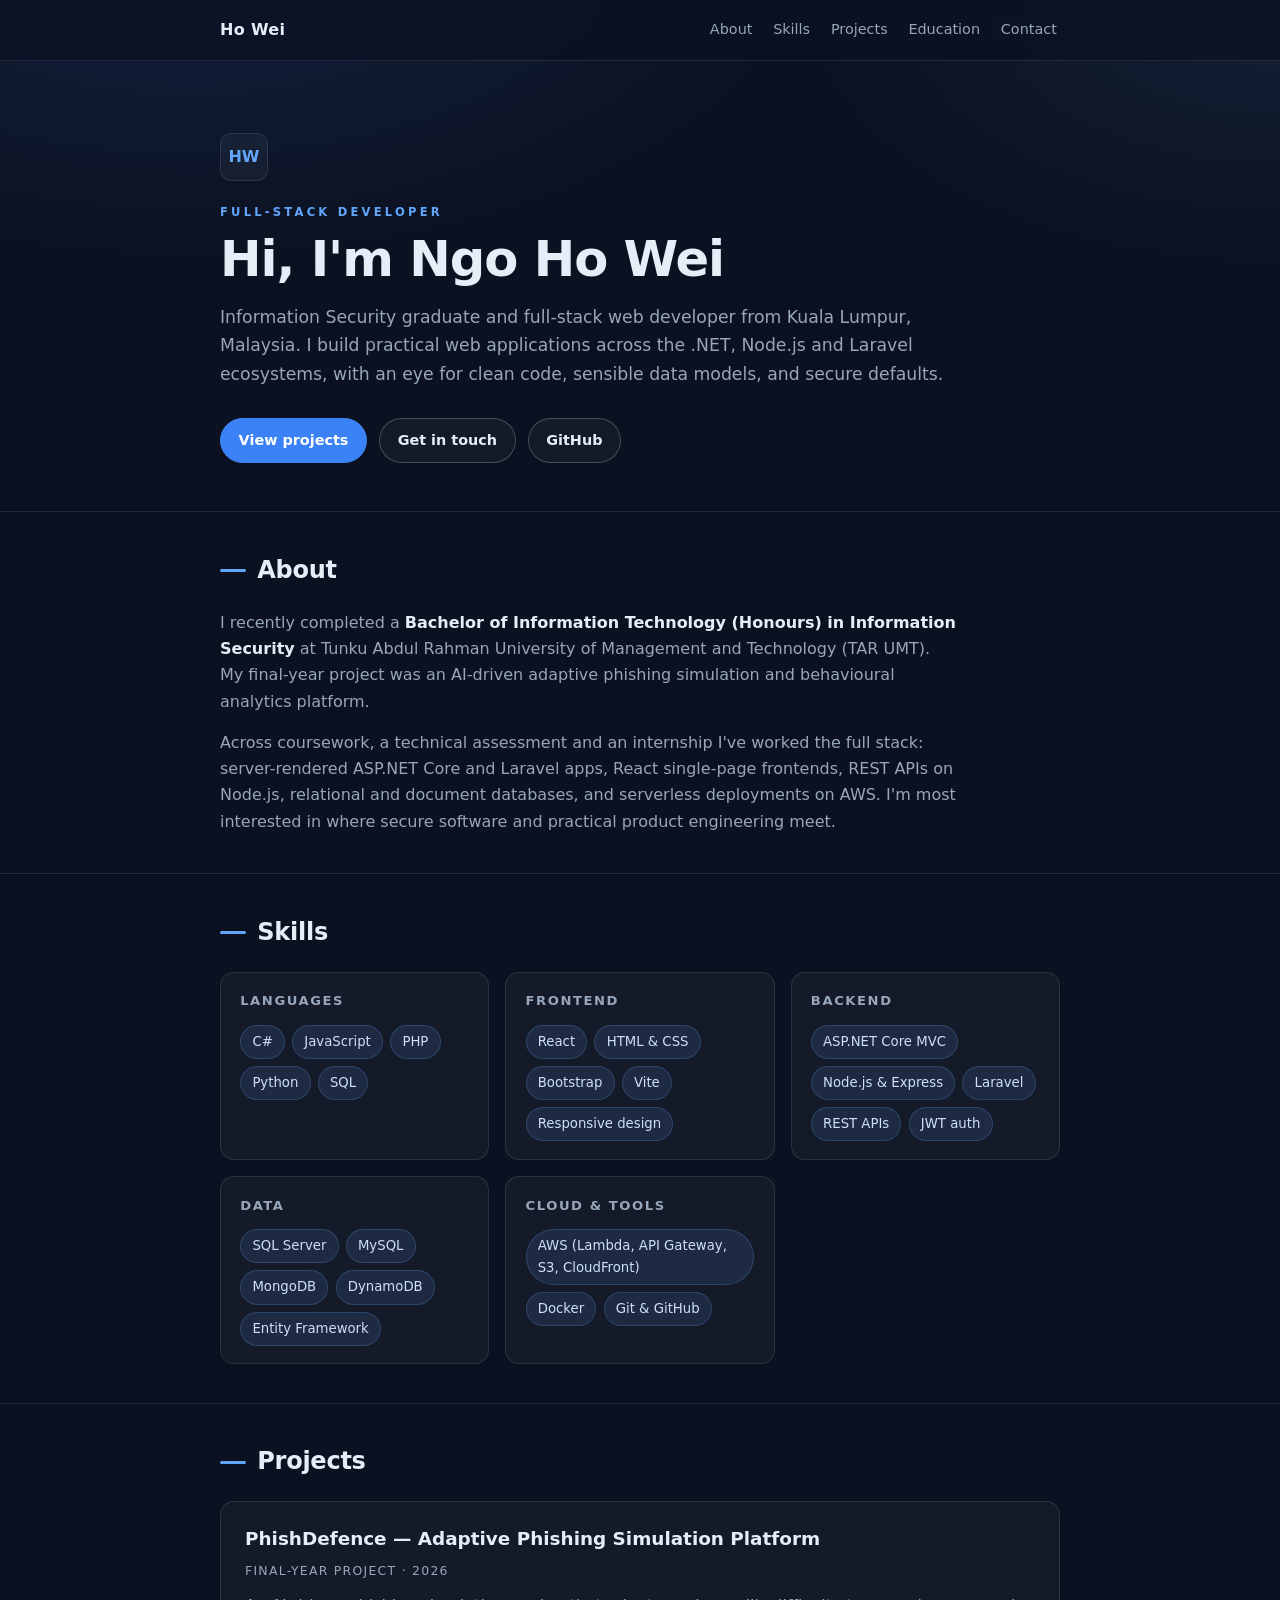
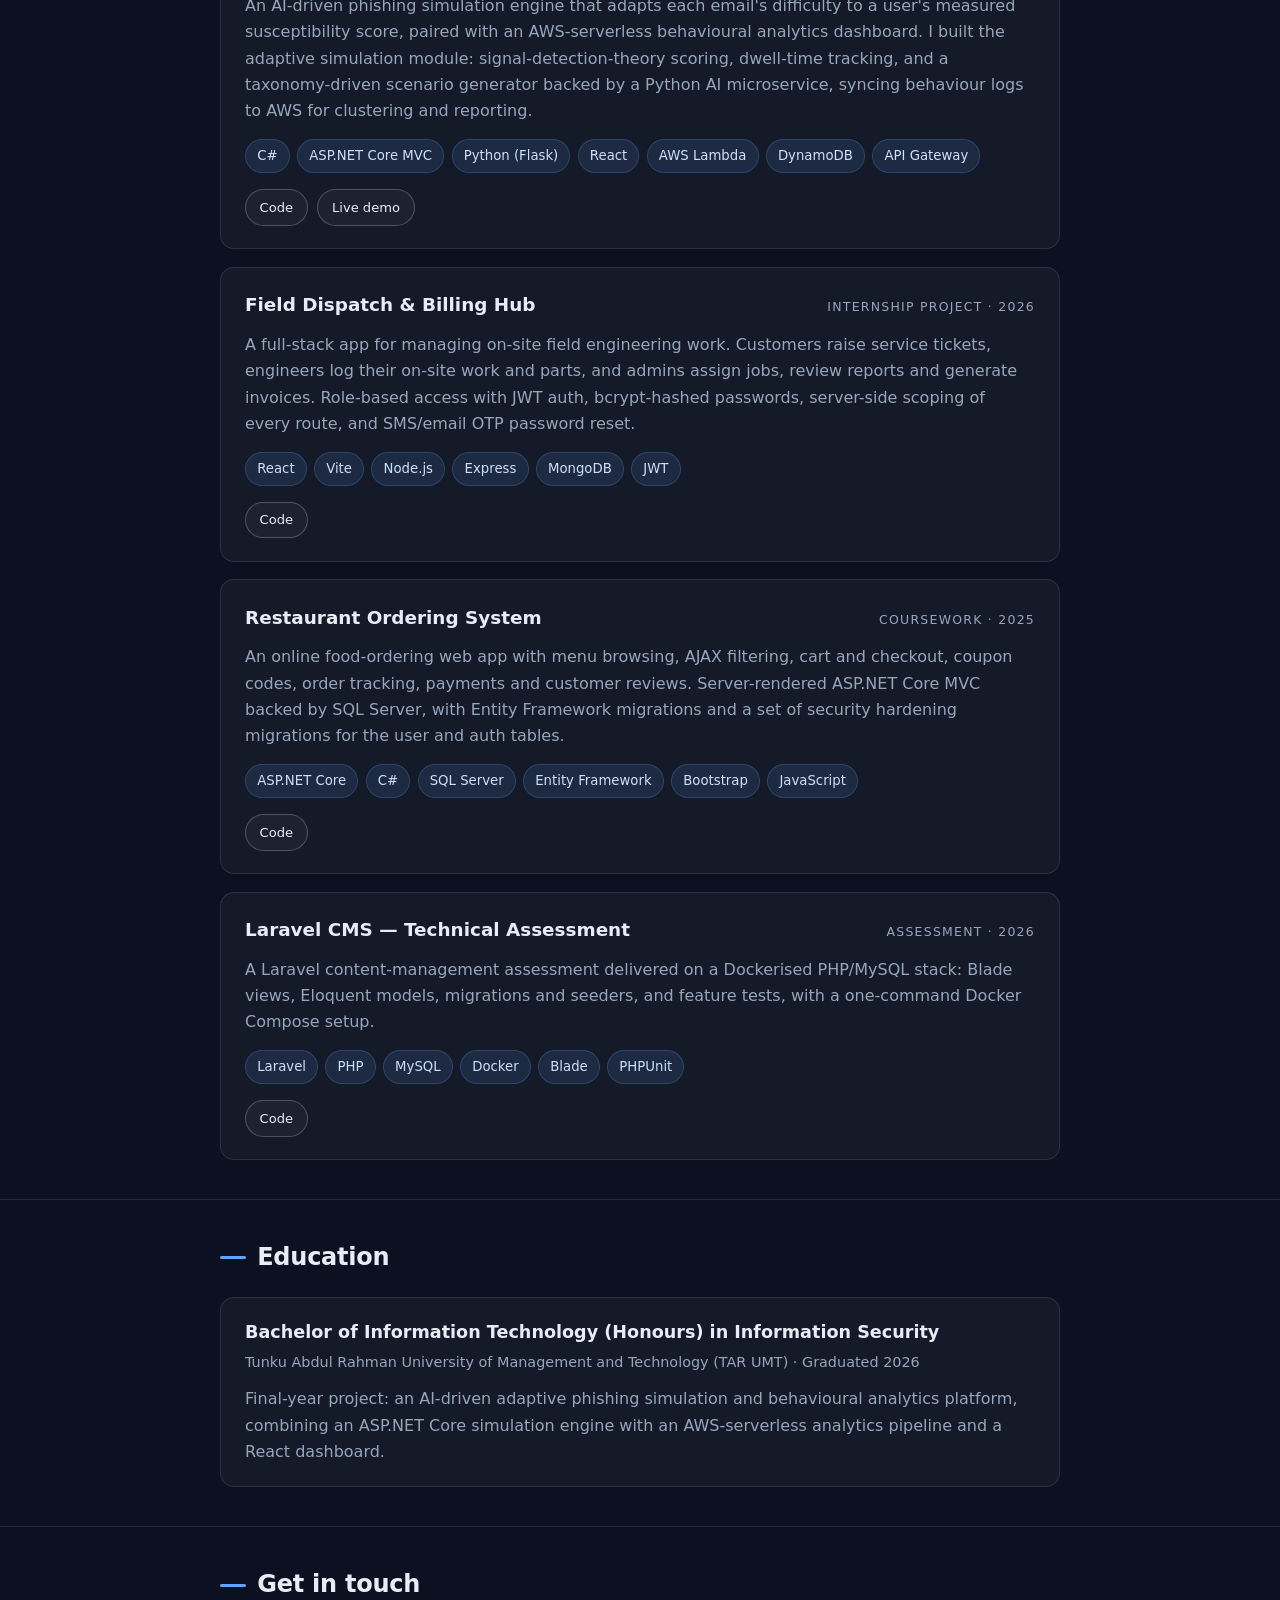
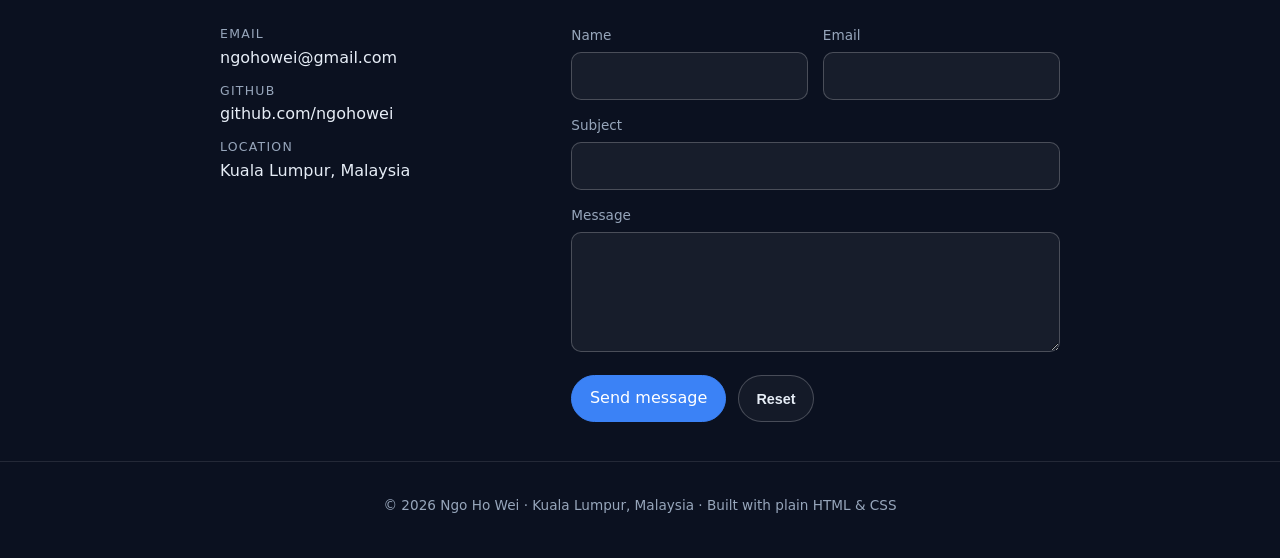
==== commit 5188d3e6: "Rebuild portfolio as a single self-contained page Replace the broken HTML5 UP "Dimension" template (" ====
--- a/index.html
+++ b/index.html
@@ -1,350 +1,788 @@
-<!DOCTYPE HTML>
-<html>
+<!DOCTYPE html>
+<html lang="en">
 
 <head>
-	<title>Ho Wei | Full Stack Developer</title>
 	<meta charset="utf-8" />
-	<meta name="viewport" content="width=device-width, initial-scale=1, user-scalable=no" />
-	<link rel="stylesheet" href="assets/css/main.css" />
-	<noscript>
-		<link rel="stylesheet" href="assets/css/noscript.css" />
-	</noscript>
+	<meta name="viewport" content="width=device-width, initial-scale=1" />
+	<title>Ngo Ho Wei — Full-Stack Developer</title>
+	<meta name="description"
+		content="Ngo Ho Wei (Ho Wei) is an Information Security graduate and full-stack web developer from Kuala Lumpur, Malaysia, working across .NET, Node.js and Laravel." />
+	<meta name="author" content="Ngo Ho Wei" />
+	<meta name="theme-color" content="#0b1120" />
+
+	<!-- Open Graph / social -->
+	<meta property="og:type" content="website" />
+	<meta property="og:title" content="Ngo Ho Wei — Full-Stack Developer" />
+	<meta property="og:description"
+		content="Full-stack web developer from Kuala Lumpur, Malaysia. Projects across .NET, Node.js, React and Laravel." />
+	<meta property="og:url" content="https://ngohowei.github.io/NgoHoWei-Portfilio/" />
+	<meta name="twitter:card" content="summary" />
+
+	<link rel="canonical" href="https://ngohowei.github.io/NgoHoWei-Portfilio/" />
+	<link rel="icon"
+		href="data:image/svg+xml,%3Csvg xmlns='http://www.w3.org/2000/svg' viewBox='0 0 32 32'%3E%3Crect width='32' height='32' rx='7' fill='%230b1120'/%3E%3Ctext x='16' y='22' font-family='Segoe UI,Helvetica,Arial,sans-serif' font-size='16' font-weight='700' fill='%2360a5fa' text-anchor='middle'%3EHW%3C/text%3E%3C/svg%3E" />
+
+	<style>
+		:root {
+			--bg: #0b1120;
+			--bg-soft: #0f172a;
+			--surface: rgba(255, 255, 255, 0.04);
+			--surface-hover: rgba(255, 255, 255, 0.07);
+			--border: rgba(255, 255, 255, 0.10);
+			--border-strong: rgba(255, 255, 255, 0.22);
+			--text: #e6edf6;
+			--text-muted: #97a6bb;
+			--accent: #60a5fa;
+			--accent-strong: #3b82f6;
+			--radius: 14px;
+			--maxw: 880px;
+			--font: "Segoe UI", system-ui, -apple-system, "Helvetica Neue", Arial, sans-serif;
+		}
+
+		* {
+			box-sizing: border-box;
+			margin: 0;
+			padding: 0;
+		}
+
+		html {
+			scroll-behavior: smooth;
+			scroll-padding-top: 84px;
+		}
+
+		body {
+			font-family: var(--font);
+			color: var(--text);
+			line-height: 1.65;
+			background:
+				radial-gradient(1100px 600px at 15% -10%, rgba(59, 130, 246, 0.16), transparent 60%),
+				radial-gradient(900px 500px at 100% 0%, rgba(96, 165, 250, 0.10), transparent 55%),
+				var(--bg);
+			background-attachment: fixed;
+			-webkit-font-smoothing: antialiased;
+		}
+
+		a {
+			color: var(--accent);
+			text-decoration: none;
+		}
+
+		a:hover {
+			text-decoration: underline;
+		}
+
+		img {
+			max-width: 100%;
+		}
+
+		:focus-visible {
+			outline: 2px solid var(--accent);
+			outline-offset: 3px;
+			border-radius: 4px;
+		}
+
+		.skip-link {
+			position: absolute;
+			left: -9999px;
+			top: 0;
+			background: var(--accent-strong);
+			color: #fff;
+			padding: 0.6rem 1rem;
+			border-radius: 0 0 8px 0;
+			z-index: 200;
+		}
+
+		.skip-link:focus {
+			left: 0;
+		}
+
+		.wrap {
+			max-width: var(--maxw);
+			margin: 0 auto;
+			padding: 0 1.25rem;
+		}
+
+		/* ---------- Header / nav ---------- */
+		.site-header {
+			position: sticky;
+			top: 0;
+			z-index: 100;
+			backdrop-filter: blur(10px);
+			background: rgba(11, 17, 32, 0.72);
+			border-bottom: 1px solid var(--border);
+		}
+
+		.site-header .wrap {
+			display: flex;
+			align-items: center;
+			justify-content: space-between;
+			gap: 1rem;
+			min-height: 60px;
+		}
+
+		.brand {
+			font-weight: 700;
+			color: var(--text);
+			letter-spacing: 0.02em;
+		}
+
+		.brand:hover {
+			text-decoration: none;
+			color: var(--accent);
+		}
+
+		.nav {
+			display: flex;
+			flex-wrap: wrap;
+			gap: 0.35rem 0.9rem;
+			justify-content: flex-end;
+		}
+
+		.nav a {
+			color: var(--text-muted);
+			font-size: 0.9rem;
+			padding: 0.3rem 0.2rem;
+		}
+
+		.nav a:hover {
+			color: var(--text);
+			text-decoration: none;
+		}
+
+		/* ---------- Buttons ---------- */
+		.btn {
+			display: inline-flex;
+			align-items: center;
+			gap: 0.5rem;
+			padding: 0.6rem 1.1rem;
+			border-radius: 999px;
+			border: 1px solid var(--border-strong);
+			background: var(--surface);
+			color: var(--text);
+			font-size: 0.9rem;
+			font-weight: 600;
+			transition: background 0.2s, border-color 0.2s, transform 0.2s;
+		}
+
+		.btn:hover {
+			background: var(--surface-hover);
+			border-color: var(--accent);
+			text-decoration: none;
+			transform: translateY(-1px);
+		}
+
+		.btn.primary {
+			background: var(--accent-strong);
+			border-color: var(--accent-strong);
+			color: #fff;
+		}
+
+		.btn.primary:hover {
+			background: #2f6fe0;
+		}
+
+		.btn.small {
+			padding: 0.4rem 0.85rem;
+			font-size: 0.82rem;
+			font-weight: 500;
+		}
+
+		/* ---------- Hero ---------- */
+		.hero {
+			padding: 4.5rem 0 3rem;
+		}
+
+		.hero .mark {
+			display: inline-flex;
+			align-items: center;
+			justify-content: center;
+			width: 3rem;
+			height: 3rem;
+			border-radius: 12px;
+			background: var(--surface);
+			border: 1px solid var(--border);
+			font-weight: 700;
+			color: var(--accent);
+			margin-bottom: 1.4rem;
+		}
+
+		.hero .eyebrow {
+			text-transform: uppercase;
+			letter-spacing: 0.28em;
+			font-size: 0.72rem;
+			color: var(--accent);
+			font-weight: 600;
+		}
+
+		.hero h1 {
+			font-size: clamp(2rem, 6vw, 3.1rem);
+			line-height: 1.1;
+			margin: 0.6rem 0 1rem;
+			letter-spacing: -0.02em;
+		}
+
+		.hero p.lead {
+			color: var(--text-muted);
+			font-size: 1.08rem;
+			max-width: 46rem;
+		}
+
+		.hero .actions {
+			display: flex;
+			flex-wrap: wrap;
+			gap: 0.75rem;
+			margin-top: 1.9rem;
+		}
+
+		/* ---------- Sections ---------- */
+		section {
+			padding: 2.4rem 0;
+			border-top: 1px solid var(--border);
+		}
+
+		section h2 {
+			font-size: 1.5rem;
+			letter-spacing: -0.01em;
+			margin-bottom: 1.2rem;
+		}
+
+		section h2::before {
+			content: "";
+			display: inline-block;
+			width: 26px;
+			height: 3px;
+			border-radius: 3px;
+			background: var(--accent);
+			vertical-align: middle;
+			margin-right: 0.7rem;
+		}
+
+		.prose p+p {
+			margin-top: 0.9rem;
+		}
+
+		.prose {
+			color: var(--text-muted);
+			max-width: 46rem;
+		}
+
+		.prose strong {
+			color: var(--text);
+			font-weight: 600;
+		}
+
+		/* ---------- Skills ---------- */
+		.skill-groups {
+			display: grid;
+			grid-template-columns: repeat(auto-fit, minmax(220px, 1fr));
+			gap: 1rem;
+		}
+
+		.skill-group {
+			background: var(--surface);
+			border: 1px solid var(--border);
+			border-radius: var(--radius);
+			padding: 1.1rem 1.2rem;
+		}
+
+		.skill-group h3 {
+			font-size: 0.82rem;
+			text-transform: uppercase;
+			letter-spacing: 0.12em;
+			color: var(--text-muted);
+			margin-bottom: 0.8rem;
+		}
+
+		.tags {
+			display: flex;
+			flex-wrap: wrap;
+			gap: 0.45rem;
+			list-style: none;
+		}
+
+		.tags li {
+			font-size: 0.83rem;
+			padding: 0.32rem 0.7rem;
+			border-radius: 999px;
+			background: rgba(96, 165, 250, 0.12);
+			border: 1px solid rgba(96, 165, 250, 0.22);
+			color: #cfe0f6;
+		}
+
+		/* ---------- Projects ---------- */
+		.projects {
+			display: grid;
+			gap: 1.1rem;
+		}
+
+		.project {
+			background: var(--surface);
+			border: 1px solid var(--border);
+			border-radius: var(--radius);
+			padding: 1.4rem 1.5rem;
+			transition: border-color 0.2s, background 0.2s;
+		}
+
+		.project:hover {
+			border-color: var(--border-strong);
+			background: var(--surface-hover);
+		}
+
+		.project-head {
+			display: flex;
+			flex-wrap: wrap;
+			align-items: baseline;
+			justify-content: space-between;
+			gap: 0.4rem 1rem;
+		}
+
+		.project-head h3 {
+			font-size: 1.15rem;
+		}
+
+		.project-context {
+			font-size: 0.78rem;
+			text-transform: uppercase;
+			letter-spacing: 0.1em;
+			color: var(--text-muted);
+			white-space: nowrap;
+		}
+
+		.project p.desc {
+			color: var(--text-muted);
+			margin: 0.7rem 0 0.9rem;
+		}
+
+		.project .tags {
+			margin-bottom: 1rem;
+		}
+
+		.project-links {
+			display: flex;
+			flex-wrap: wrap;
+			gap: 0.6rem;
+		}
+
+		/* ---------- Education ---------- */
+		.edu {
+			background: var(--surface);
+			border: 1px solid var(--border);
+			border-radius: var(--radius);
+			padding: 1.3rem 1.5rem;
+		}
+
+		.edu h3 {
+			font-size: 1.1rem;
+		}
+
+		.edu .meta {
+			color: var(--text-muted);
+			font-size: 0.9rem;
+			margin: 0.25rem 0 0.7rem;
+		}
+
+		.edu p {
+			color: var(--text-muted);
+		}
+
+		/* ---------- Contact ---------- */
+		.contact-grid {
+			display: grid;
+			gap: 1.6rem;
+			grid-template-columns: 1fr;
+		}
+
+		@media (min-width: 720px) {
+			.contact-grid {
+				grid-template-columns: 0.8fr 1.2fr;
+			}
+		}
+
+		.contact-links {
+			list-style: none;
+			display: flex;
+			flex-direction: column;
+			gap: 0.6rem;
+		}
+
+		.contact-links a {
+			color: var(--text);
+		}
+
+		.contact-links span {
+			display: block;
+			font-size: 0.78rem;
+			text-transform: uppercase;
+			letter-spacing: 0.1em;
+			color: var(--text-muted);
+		}
+
+		form .field {
+			margin-bottom: 0.9rem;
+		}
+
+		form .row {
+			display: grid;
+			gap: 0.9rem;
+		}
+
+		@media (min-width: 520px) {
+			form .row {
+				grid-template-columns: 1fr 1fr;
+			}
+		}
+
+		label {
+			display: block;
+			font-size: 0.85rem;
+			margin-bottom: 0.35rem;
+			color: var(--text-muted);
+		}
+
+		input,
+		textarea {
+			width: 100%;
+			font: inherit;
+			color: var(--text);
+			background: rgba(255, 255, 255, 0.05);
+			border: 1px solid var(--border-strong);
+			border-radius: 10px;
+			padding: 0.6rem 0.75rem;
+		}
+
+		input:focus,
+		textarea:focus {
+			outline: none;
+			border-color: var(--accent);
+			background: rgba(255, 255, 255, 0.08);
+		}
+
+		textarea {
+			resize: vertical;
+			min-height: 120px;
+		}
+
+		form .actions {
+			display: flex;
+			gap: 0.75rem;
+			margin-top: 0.4rem;
+		}
+
+		button[type="submit"] {
+			font: inherit;
+			cursor: pointer;
+		}
+
+		/* ---------- Footer ---------- */
+		.site-footer {
+			border-top: 1px solid var(--border);
+			padding: 2rem 0 2.6rem;
+			color: var(--text-muted);
+			font-size: 0.85rem;
+			text-align: center;
+		}
+
+		@media (prefers-reduced-motion: reduce) {
+			html {
+				scroll-behavior: auto;
+			}
+
+			* {
+				transition: none !important;
+			}
+		}
+	</style>
 </head>
 
-<body class="is-preload">
-
-	<!-- Wrapper -->
-	<div id="wrapper">
-
-		<!-- Header -->
-		<header id="header">
-			<div class="logo">
-				<span class="icon fa-briefcase"></span>
-			</div>
-			<div class="content">
-				<div class="inner">
-				<p class="eyebrow">Full Stack Developer</p>
-				<h1>Hi, I'm Ho Wei</h1>
-				<p>I build practical, scalable web applications with modern technologies. Passionate about creating clean code, responsive designs, and solving real-world problems with technology.</p>
+<body>
+	<a class="skip-link" href="#main">Skip to content</a>
+
+	<header class="site-header">
+		<div class="wrap">
+			<a class="brand" href="#top">Ho&nbsp;Wei</a>
+			<nav class="nav" aria-label="Primary">
+				<a href="#about">About</a>
+				<a href="#skills">Skills</a>
+				<a href="#projects">Projects</a>
+				<a href="#education">Education</a>
+				<a href="#contact">Contact</a>
+			</nav>
+		</div>
+	</header>
+
+	<a id="top"></a>
+
+	<main id="main">
+		<section class="hero" style="border-top:0">
+			<div class="wrap">
+				<span class="mark">HW</span>
+				<p class="eyebrow">Full-Stack Developer</p>
+				<h1>Hi, I'm Ngo Ho Wei</h1>
+				<p class="lead">
+					Information Security graduate and full-stack web developer from Kuala Lumpur, Malaysia.
+					I build practical web applications across the .NET, Node.js and Laravel ecosystems,
+					with an eye for clean code, sensible data models, and secure defaults.
+				</p>
+				<div class="actions">
+					<a class="btn primary" href="#projects">View projects</a>
+					<a class="btn" href="#contact">Get in touch</a>
+					<a class="btn" href="https://github.com/ngohowei" target="_blank" rel="noopener">GitHub</a>
 				</div>
 			</div>
-		</header>
-
-	<!-- Main -->
-	<div id="main">
-		<!-- About -->
-		<article id="about">
-			<h2 class="major">About</h2>
-			<p>I'm a web developer from Malaysia with a Diploma in Information Technology. I specialize in building responsive websites and web applications with a focus on clean, maintainable code and excellent user experience.</p>
-			
-			<div class="info-grid">
-				<div class="info-card">
-					<h3>📧 Email</h3>
-					<p>ngohowei@gmail.com</p>
-				</div>
-				<div class="info-card">
-					<h3>📍 Location</h3>
-					<p>Kuala Lumpur, Malaysia</p>
-				</div>
-				<div class="info-card">
-					<h3>🎓 Education</h3>
-					<p>Bachelor in Information Technology (Honours) (Information Security)<br />Tunku Abdul Rahman University</p>
-				</div>
-				<div class="info-card">
-					<h3>💼 Work Focus</h3>
-					<p>Front-end & back-end development, responsive design, web applications</p>
+		</section>
+
+		<section id="about">
+			<div class="wrap">
+				<h2>About</h2>
+				<div class="prose">
+					<p>
+						I recently completed a <strong>Bachelor of Information Technology (Honours) in Information
+							Security</strong> at Tunku Abdul Rahman University of Management and Technology (TAR UMT).
+						My final-year project was an AI-driven adaptive phishing simulation and behavioural
+						analytics platform.
+					</p>
+					<p>
+						Across coursework, a technical assessment and an internship I've worked the full stack:
+						server-rendered ASP.NET Core and Laravel apps, React single-page frontends, REST APIs on
+						Node.js, relational and document databases, and serverless deployments on AWS. I'm most
+						interested in where secure software and practical product engineering meet.
+					</p>
 				</div>
 			</div>
-
-			<!-- Core Areas Section -->
-			<h3>Core Areas</h3>
-			<p>Full-Stack Web Development · Responsive Design · User Experience · Database Design · Cloud Deployment</p>
-		</article>
-
-		<!-- Skills -->
-		<article id="skills">
-			<h2 class="major">Skills</h2>
-			
-			<h3>Programming Languages</h3>
-			<ul class="skills">
-				<li>JavaScript</li>
-				<li>Python</li>
-				<li>PHP</li>
-				<li>Java</li>
-			</ul>
-
-			<h3>Frontend Development</h3>
-			<ul class="skills">
-				<li>HTML & CSS</li>
-				<li>React.js</li>
-				<li>Responsive Design</li>
-			</ul>
-
-			<h3>Backend Development</h3>
-			<ul class="skills">
-				<li>Node.js & Express</li>
-				<li>PHP & Laravel</li>
-				<li>MySQL & MongoDB</li>
-			</ul>
-
-			<h3>Cloud & Deployment</h3>
-			<ul class="skills">
-				<li>AWS</li>
-				<li>Firebase</li>
-				<li>GitHub & Git</li>
-			</ul>
-
-			<h3>Tools & Libraries</h3>
-			<ul class="skills">
-				<li>Visual Studio Code</li>
-				<li>Postman</li>
-				<li>Bootstrap & Tailwind CSS</li>
-			</ul>
-		</article>
-
-		<!-- Projects -->
-		<article id="projects">
-			<h2 class="major">Stuff I Built</h2>
-			
-			<div class="project-list">
-				<div class="project-card">
-					<h3>Project 1: E-Commerce Store</h3>
-					<p>A fully functional online store with product catalog, shopping cart, and payment integration. Built with React and Node.js backend.</p>
-					
-					<h4>Key Features:</h4>
-					<ul>
-						<li>Product filtering and search</li>
-						<li>Secure checkout and payment</li>
-						<li>User authentication</li>
-					</ul>
-					
-					<p class="meta">React · Node.js · MongoDB · Stripe</p>
-					<div class="project-links">
-						<a href="#" class="button small">View Details</a>
-						<a href="#" class="button small">GitHub</a>
-						<a href="#" class="button small">Live Demo</a>
+		</section>
+
+		<section id="skills">
+			<div class="wrap">
+				<h2>Skills</h2>
+				<div class="skill-groups">
+					<div class="skill-group">
+						<h3>Languages</h3>
+						<ul class="tags">
+							<li>C#</li>
+							<li>JavaScript</li>
+							<li>PHP</li>
+							<li>Python</li>
+							<li>SQL</li>
+						</ul>
 					</div>
-				</div>
-
-				<div class="project-card">
-					<h3>Project 2: Portfolio Website</h3>
-					<p>A personal portfolio website showcasing my projects and skills with a modern design and smooth navigation.</p>
-					
-					<h4>Key Features:</h4>
-					<ul>
-						<li>Responsive mobile design</li>
-						<li>Smooth scrolling navigation</li>
-						<li>Contact form with email</li>
-					</ul>
-					
-					<p class="meta">HTML · CSS · JavaScript · Responsive Design</p>
-					<div class="project-links">
-						<a href="#" class="button small">View Details</a>
-						<a href="#" class="button small">GitHub</a>
-						<a href="#" class="button small">Live Demo</a>
+					<div class="skill-group">
+						<h3>Frontend</h3>
+						<ul class="tags">
+							<li>React</li>
+							<li>HTML &amp; CSS</li>
+							<li>Bootstrap</li>
+							<li>Vite</li>
+							<li>Responsive design</li>
+						</ul>
 					</div>
-				</div>
-
-				<div class="project-card">
-					<h3>Project 3: Task Management App</h3>
-					<p>A collaborative task management application for teams to organize projects and track progress in real-time.</p>
-					
-					<h4>Key Features:</h4>
-					<ul>
-						<li>Real-time task updates</li>
-						<li>Team collaboration</li>
-						<li>Progress tracking</li>
-					</ul>
-					
-					<p class="meta">React · Firebase · Material-UI</p>
-					<div class="project-links">
-						<a href="#" class="button small">View Details</a>
-						<a href="#" class="button small">GitHub</a>
-						<a href="#" class="button small">Live Demo</a>
+					<div class="skill-group">
+						<h3>Backend</h3>
+						<ul class="tags">
+							<li>ASP.NET Core MVC</li>
+							<li>Node.js &amp; Express</li>
+							<li>Laravel</li>
+							<li>REST APIs</li>
+							<li>JWT auth</li>
+						</ul>
+					</div>
+					<div class="skill-group">
+						<h3>Data</h3>
+						<ul class="tags">
+							<li>SQL Server</li>
+							<li>MySQL</li>
+							<li>MongoDB</li>
+							<li>DynamoDB</li>
+							<li>Entity Framework</li>
+						</ul>
+					</div>
+					<div class="skill-group">
+						<h3>Cloud &amp; Tools</h3>
+						<ul class="tags">
+							<li>AWS (Lambda, API Gateway, S3, CloudFront)</li>
+							<li>Docker</li>
+							<li>Git &amp; GitHub</li>
+						</ul>
 					</div>
 				</div>
 			</div>
-		</article>
-
-		<!-- Experience -->
-		<article id="experience">
-			<h2 class="major">Experience</h2>
-			
-			<div class="experience-item">
-				<h3>Tech Solutions Company</h3>
-				<p class="role">Web Developer Intern</p>
-				<p class="year">2024 - Present</p>
-				<p>Developed and maintained web applications using React.js and Node.js. Collaborated with senior developers to implement new features and improve application performance. Gained hands-on experience in full-stack development and best practices.</p>
-				<a href="#" class="button small">Work</a>
-			</div>
-
-			<div class="experience-item">
-				<h3>Digital Agency</h3>
-				<p class="role">Frontend Developer</p>
-				<p class="year">2023</p>
-				<p>Designed and built responsive websites for various clients. Optimized web performance and ensured cross-browser compatibility. Implemented modern CSS frameworks and JavaScript libraries to enhance user experience.</p>
-				<a href="#" class="button small">Work</a>
-			</div>
-
-			<div class="experience-item">
-				<h3>Freelance Projects</h3>
-				<p class="role">Web Developer</p>
-				<p class="year">2022 - 2024</p>
-				<p>Built custom websites for small businesses. Managed projects from concept to deployment. Provided technical support and maintenance for client websites.</p>
-				<a href="#" class="button small">Work</a>
-			</div>
-		</article>
-
-		<!-- Awards & Achievements -->
-		<article id="achievements">
-			<h2 class="major">Awards & Achievements</h2>
-			
-			<div class="achievement-item">
-			<h3>Best Website Design Award</h3>
-			<p class="organization">Digital Excellence Conference</p>
-			<p class="year">2024</p>
-			<p>Recognized for innovative design and excellent user experience in web development competition.</p>
-		</div>
-
-		<div class="achievement-item">
-			<h3>Hackathon Winner</h3>
-			<p class="organization">Tech Innovators Hackathon</p>
-			<p class="year">2023</p>
-			<p>Won first place with a web application that solved real-world logistics problem. Team project.</p>
-		</div>
-
-		<div class="achievement-item">
-			<h3>Top Developer of the Month</h3>
-			<p class="organization">Tech Solutions Company</p>
-			<p class="year">2024</p>
-			<p>Recognized for exceptional performance and contribution to company projects.</p>
-			</div>
-		</article>
-
-		<!-- Certifications -->
-		<article id="certifications">
-			<h2 class="major">Certifications</h2>
-			
-			<div class="certification-item">
-			<h4>Full Stack Web Development Diploma</h4>
-			<p>Diploma in Information Technology - Tunku Abdul Rahman University</p>
-		</div>
-
-		<div class="certification-item">
-			<h4>React.js Certification</h4>
-			<p>Udemy React Complete Course</p>
-		</div>
-
-		<div class="certification-item">
-			<h4>AWS Cloud Practitioner</h4>
-			<p>Amazon Web Services</p>
-			</div>
-		</article>
-
-		<!-- Contact -->
-		<article id="contact">
-			<h2 class="major">Get in Touch</h2>
-			<p>Have a project in mind or want to work together? Feel free to reach out! I'd love to hear about your ideas and discuss how I can help bring them to life.</p>
-			
-			<div class="contact-info">
-				<div class="contact-item">
-					<h4>📧 Email</h4>
-					<p><a href="mailto:ngohowei@gmail.com">ngohowei@gmail.com</a></p>
-				</div>
-				<div class="contact-item">
-					<h4>📱 Phone</h4>
-					<p><a href="tel:+60123456789">+60 123 456 789</a></p>
-				</div>
-				<div class="contact-item">
-					<h4>📍 Location</h4>
-					<p>Kuala Lumpur, Malaysia</p>
+		</section>
+
+		<section id="projects">
+			<div class="wrap">
+				<h2>Projects</h2>
+				<div class="projects">
+
+					<article class="project">
+						<div class="project-head">
+							<h3>PhishDefence — Adaptive Phishing Simulation Platform</h3>
+							<span class="project-context">Final-year project · 2026</span>
+						</div>
+						<p class="desc">
+							An AI-driven phishing simulation engine that adapts each email's difficulty to a user's
+							measured susceptibility score, paired with an AWS-serverless behavioural analytics
+							dashboard. I built the adaptive simulation module: signal-detection-theory scoring,
+							dwell-time tracking, and a taxonomy-driven scenario generator backed by a Python AI
+							microservice, syncing behaviour logs to AWS for clustering and reporting.
+						</p>
+						<ul class="tags">
+							<li>C#</li>
+							<li>ASP.NET Core MVC</li>
+							<li>Python (Flask)</li>
+							<li>React</li>
+							<li>AWS Lambda</li>
+							<li>DynamoDB</li>
+							<li>API Gateway</li>
+						</ul>
+						<div class="project-links">
+							<a class="btn small" href="https://github.com/ngohowei/FYP-PhishDefence" target="_blank"
+								rel="noopener">Code</a>
+							<a class="btn small" href="https://d2j8th9vc8seiq.cloudfront.net" target="_blank"
+								rel="noopener">Live demo</a>
+						</div>
+					</article>
+
+					<article class="project">
+						<div class="project-head">
+							<h3>Field Dispatch &amp; Billing Hub</h3>
+							<span class="project-context">Internship project · 2026</span>
+						</div>
+						<p class="desc">
+							A full-stack app for managing on-site field engineering work. Customers raise service
+							tickets, engineers log their on-site work and parts, and admins assign jobs, review
+							reports and generate invoices. Role-based access with JWT auth, bcrypt-hashed passwords,
+							server-side scoping of every route, and SMS/email OTP password reset.
+						</p>
+						<ul class="tags">
+							<li>React</li>
+							<li>Vite</li>
+							<li>Node.js</li>
+							<li>Express</li>
+							<li>MongoDB</li>
+							<li>JWT</li>
+						</ul>
+						<div class="project-links">
+							<a class="btn small" href="https://github.com/ngohowei/InternProject" target="_blank"
+								rel="noopener">Code</a>
+						</div>
+					</article>
+
+					<article class="project">
+						<div class="project-head">
+							<h3>Restaurant Ordering System</h3>
+							<span class="project-context">Coursework · 2025</span>
+						</div>
+						<p class="desc">
+							An online food-ordering web app with menu browsing, AJAX filtering, cart and checkout,
+							coupon codes, order tracking, payments and customer reviews. Server-rendered ASP.NET
+							Core MVC backed by SQL Server, with Entity Framework migrations and a set of security
+							hardening migrations for the user and auth tables.
+						</p>
+						<ul class="tags">
+							<li>ASP.NET Core</li>
+							<li>C#</li>
+							<li>SQL Server</li>
+							<li>Entity Framework</li>
+							<li>Bootstrap</li>
+							<li>JavaScript</li>
+						</ul>
+						<div class="project-links">
+							<a class="btn small" href="https://github.com/ngohowei/Y2S3WebAss" target="_blank"
+								rel="noopener">Code</a>
+						</div>
+					</article>
+
+					<article class="project">
+						<div class="project-head">
+							<h3>Laravel CMS — Technical Assessment</h3>
+							<span class="project-context">Assessment · 2026</span>
+						</div>
+						<p class="desc">
+							A Laravel content-management assessment delivered on a Dockerised PHP/MySQL stack:
+							Blade views, Eloquent models, migrations and seeders, and feature tests, with a
+							one-command Docker Compose setup.
+						</p>
+						<ul class="tags">
+							<li>Laravel</li>
+							<li>PHP</li>
+							<li>MySQL</li>
+							<li>Docker</li>
+							<li>Blade</li>
+							<li>PHPUnit</li>
+						</ul>
+						<div class="project-links">
+							<a class="btn small" href="https://github.com/ngohowei/laravel-cms-assessment" target="_blank"
+								rel="noopener">Code</a>
+						</div>
+					</article>
+
 				</div>
 			</div>
-
-			<h3>Connect With Me</h3>
-			<div class="social-links">
-				<a href="https://github.com/yourprofile" class="button small">GitHub</a>
-				<a href="https://linkedin.com/in/yourprofile" class="button small">LinkedIn</a>
-				<a href="https://twitter.com/yourprofile" class="button small">Twitter/X</a>
-				<a href="#" class="button small">Portfolio</a>
+		</section>
+
+		<section id="education">
+			<div class="wrap">
+				<h2>Education</h2>
+				<div class="edu">
+					<h3>Bachelor of Information Technology (Honours) in Information Security</h3>
+					<p class="meta">Tunku Abdul Rahman University of Management and Technology (TAR UMT) · Graduated 2026</p>
+					<p>
+						Final-year project: an AI-driven adaptive phishing simulation and behavioural analytics
+						platform, combining an ASP.NET Core simulation engine with an AWS-serverless analytics
+						pipeline and a React dashboard.
+					</p>
+				</div>
 			</div>
-
-			<form method="post" action="https://formspree.io/f/manwqyqz">
-				<div class="fields">
-					<div class="field half">
-						<label for="name">Name</label>
-						<input type="text" name="name" id="name" required />
-					</div>
-					<div class="field half">
-						<label for="email">Email</label>
-						<input type="email" name="email" id="email" required />
-					</div>
-					<div class="field">
-						<label for="subject">Subject</label>
-						<input type="text" name="subject" id="subject" required />
-					</div>
-					<div class="field">
-						<label for="message">Message</label>
-						<textarea name="message" id="message" rows="4" required></textarea>
-					</div>
+		</section>
+
+		<section id="contact">
+			<div class="wrap">
+				<h2>Get in touch</h2>
+				<div class="contact-grid">
+					<ul class="contact-links">
+						<li><span>Email</span><a href="mailto:ngohowei@gmail.com">ngohowei@gmail.com</a></li>
+						<li><span>GitHub</span><a href="https://github.com/ngohowei" target="_blank"
+								rel="noopener">github.com/ngohowei</a></li>
+						<li><span>Location</span>Kuala Lumpur, Malaysia</li>
+					</ul>
+
+					<form action="https://formspree.io/f/manwqyqz" method="POST">
+						<div class="row">
+							<div class="field">
+								<label for="name">Name</label>
+								<input type="text" name="name" id="name" required />
+							</div>
+							<div class="field">
+								<label for="email">Email</label>
+								<input type="email" name="email" id="email" required />
+							</div>
+						</div>
+						<div class="field">
+							<label for="subject">Subject</label>
+							<input type="text" name="subject" id="subject" required />
+						</div>
+						<div class="field">
+							<label for="message">Message</label>
+							<textarea name="message" id="message" required></textarea>
+						</div>
+						<div class="actions">
+							<button class="btn primary" type="submit">Send message</button>
+							<button class="btn" type="reset">Reset</button>
+						</div>
+					</form>
 				</div>
-				<ul class="actions">
-					<li><input type="submit" value="Send Message" class="primary" /></li>
-					<li><input type="reset" value="Reset" /></li>
-				</ul>
-			</form>
-
-			<ul class="icons">
-				<li><a href="https://github.com/yourprofile" class="icon brands fa-github"><span class="label">GitHub</span></a></li>
-				<li><a href="https://linkedin.com/in/yourprofile" class="icon brands fa-linkedin"><span class="label">LinkedIn</span></a></li>
-				<li><a href="https://twitter.com/yourprofile" class="icon brands fa-twitter"><span class="label">Twitter</span></a></li>
-				<li><a href="mailto:ngohowei@gmail.com" class="icon solid fa-envelope"><span class="label">Email</span></a></li>
-			</ul>
-		</article>
-	</div>
-
-	<!-- Footer -->
-	<footer id="footer">
-		<p class="copyright">© 2026 Ho Wei · Kuala Lumpur, Malaysia</p>
+			</div>
+		</section>
+	</main>
+
+	<footer class="site-footer">
+		<div class="wrap">
+			<p>© <span id="year">2026</span> Ngo Ho Wei · Kuala Lumpur, Malaysia · Built with plain HTML &amp; CSS</p>
+		</div>
 	</footer>
 
-	<!-- BG -->
-	<div id="bg"></div>
-
-	<!-- Scripts -->
-	<script src="assets/js/jquery.min.js"></script>
-	<script src="assets/js/browser.min.js"></script>
-	<script src="assets/js/breakpoints.min.js"></script>
-	<script src="assets/js/util.js"></script>
-	<script src="assets/js/main.js"></script>
-	
-	<!-- Show all content sections by default -->
 	<script>
-		$(document).ready(function() {
-			// Show main content and all articles
-			$('#main').show().css({'display': 'block', 'visibility': 'visible'});
-			$('#main article').show().addClass('active').css({'display': 'block', 'visibility': 'visible', 'opacity': '1'});
-			$('body').removeClass('is-preload is-article-visible');
-			$('#header').show();
-			$('#footer').show();
-			$('#wrapper').css('height', 'auto');
-		});
-		
-		// Disable modal navigation
-		$(document).on('click', 'a[href*="#"]', function(e) {
-			if($(this).attr('href') !== '#') {
-				// Allow smooth scroll instead of modal behavior
-				var target = $(this).attr('href');
-				if($(target).length) {
-					e.preventDefault();
-					$('html, body').animate({
-						scrollTop: $(target).offset().top - 50
-					}, 800);
-				}
-			}
-		});
+		document.getElementById("year").textContent = new Date().getFullYear();
 	</script>
-
 </body>
 
 </html>
